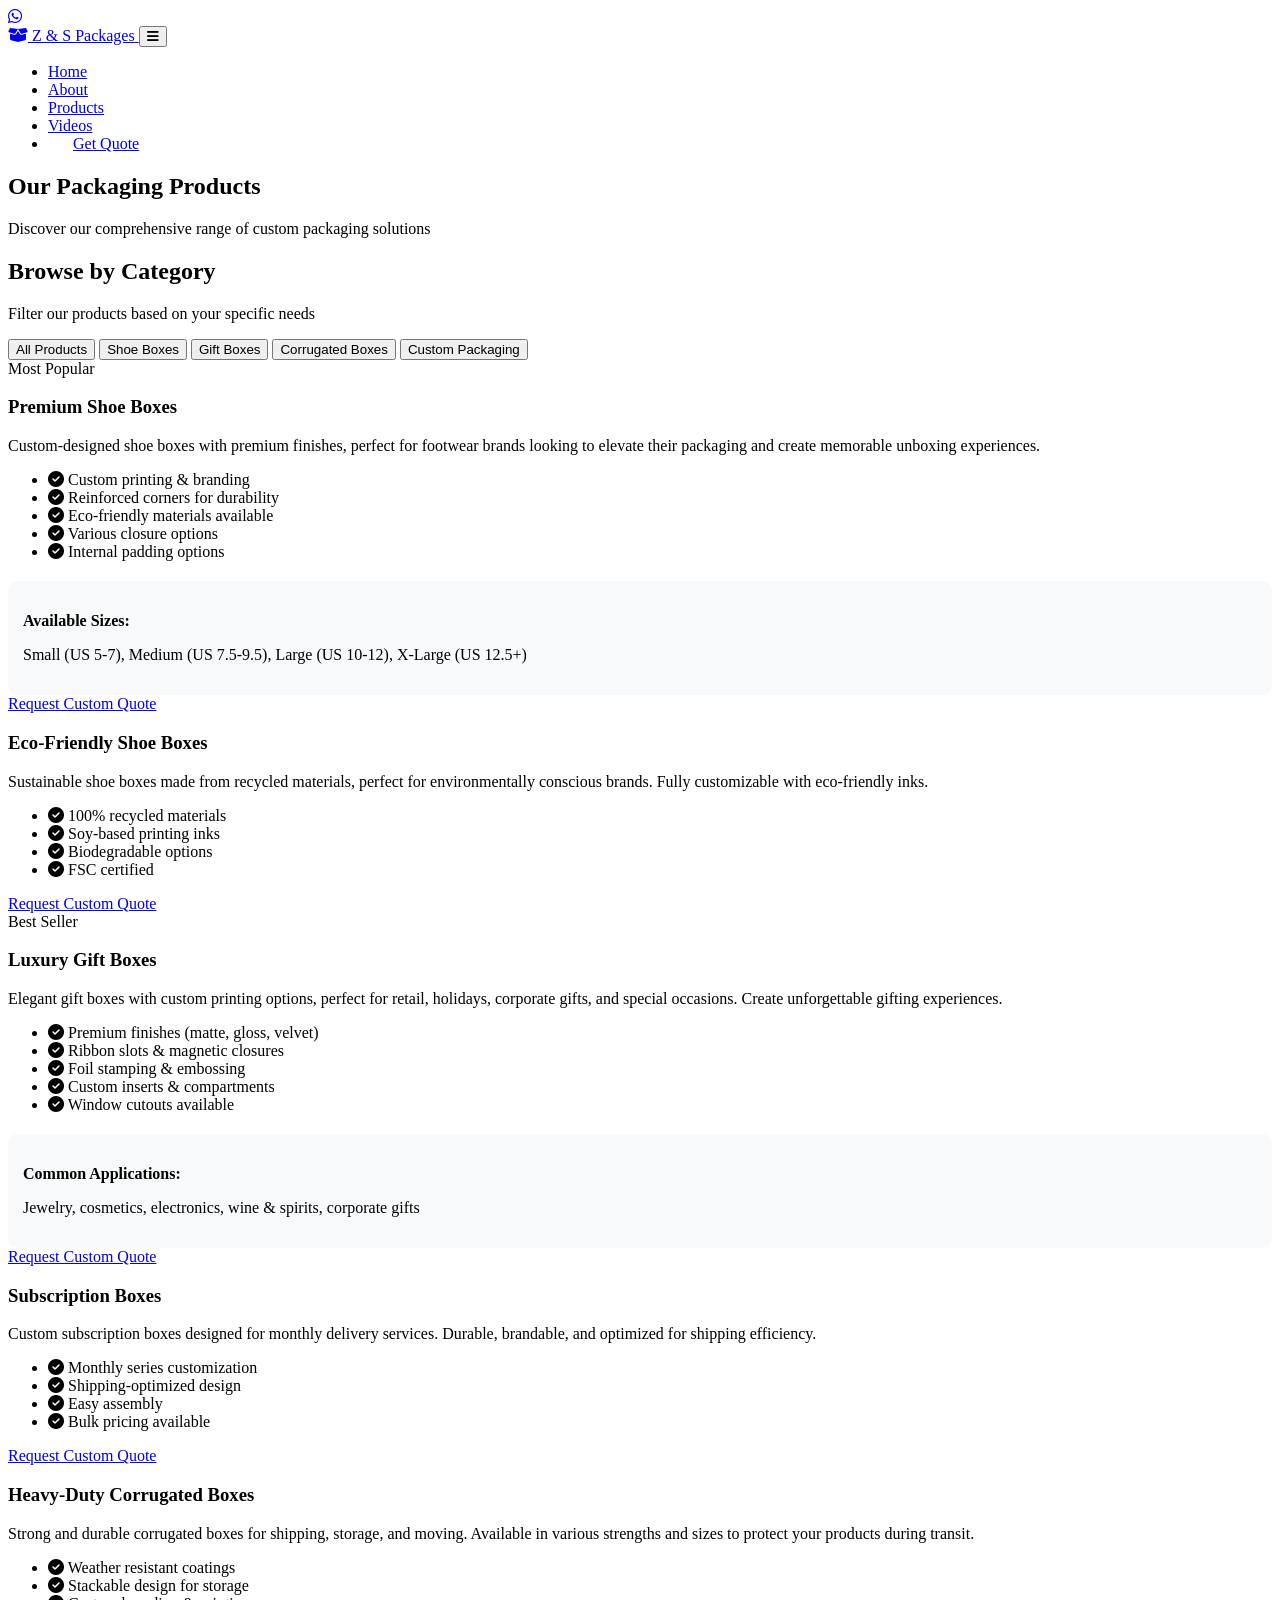
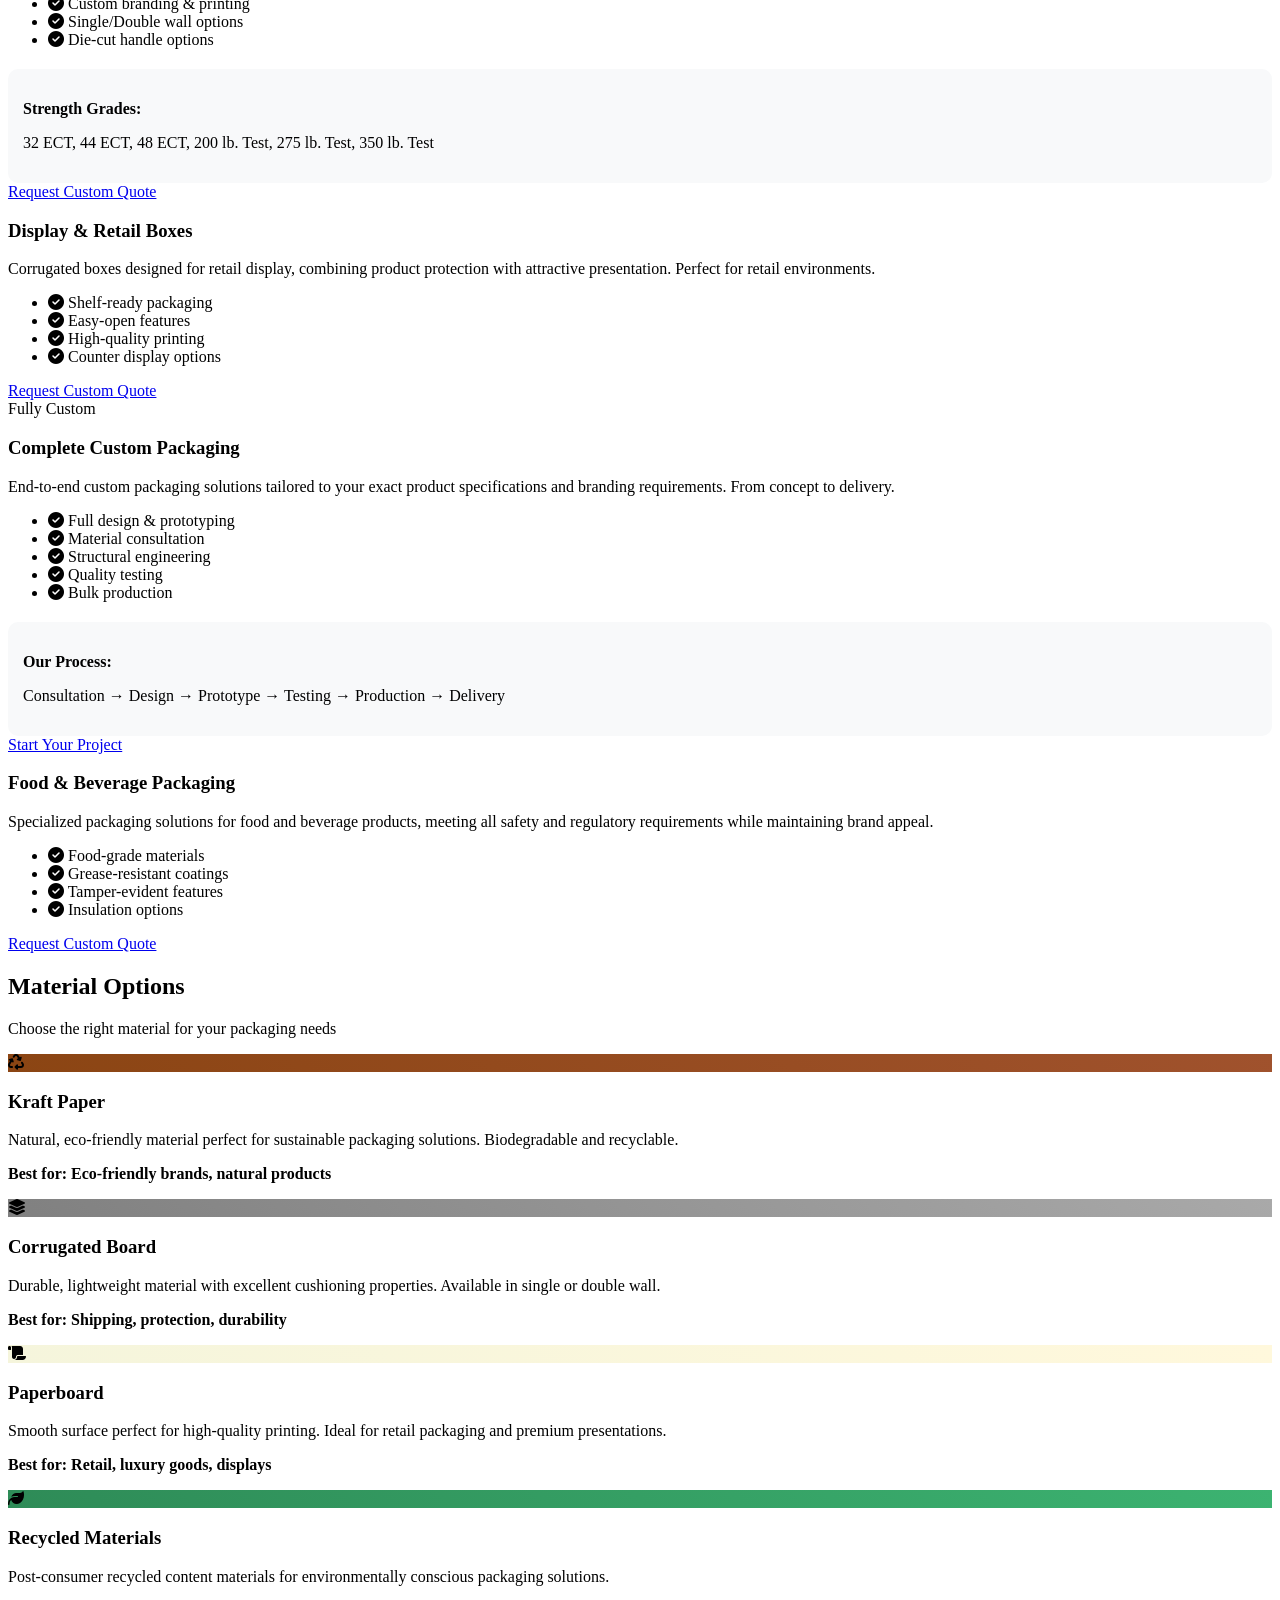
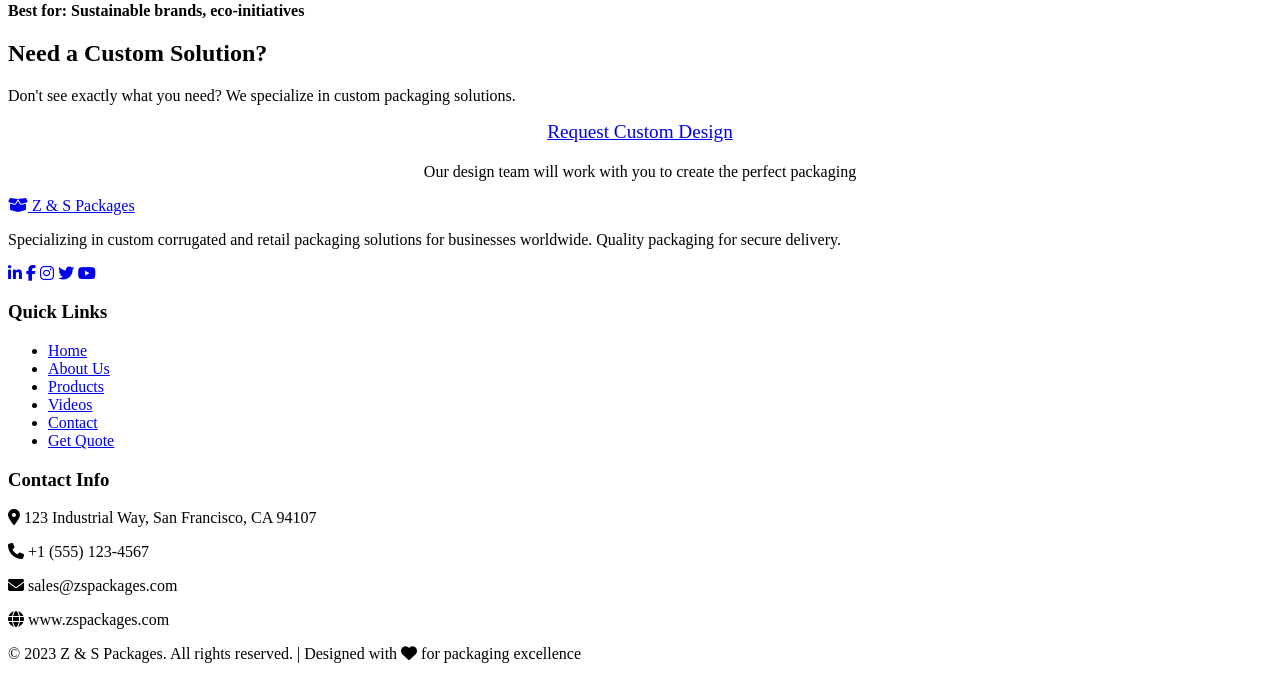
==== products.html @ 065b596c "Add files via upload" ====
<!doctype html>
<html lang="en">
  <head>
    <meta charset="UTF-8" />
    <meta name="viewport" content="width=device-width, initial-scale=1.0" />
    <title>Our Products | Z & S Packages</title>
    <link
      rel="stylesheet"
      href="https://cdnjs.cloudflare.com/ajax/libs/font-awesome/6.4.0/css/all.min.css"
    />
    <link
      href="https://fonts.googleapis.com/css2?family=Poppins:wght@300;400;500;600;700;800&family=Montserrat:wght@700;800;900&display=swap"
      rel="stylesheet"
    />
    <link rel="stylesheet" href="css/style.css" />
  </head>
  <body>
    <!-- WhatsApp Button -->
    <a href="https://wa.me/1234567890" class="whatsapp-btn" target="_blank">
      <i class="fab fa-whatsapp"></i>
    </a>

    <!-- Header -->
    <header id="header">
      <div class="container header-container">
        <a href="index.html" class="logo">
          <i class="fas fa-box-open logo-icon"></i>
          Z & S <span>Packages</span>
        </a>
        <button class="mobile-menu-btn" id="mobileMenuBtn">
          <i class="fas fa-bars"></i>
        </button>
        <nav>
          <ul id="navMenu">
            <li><a href="index.html">Home</a></li>
            <li><a href="about.html">About</a></li>
            <li><a href="products.html" class="active">Products</a></li>
            <li><a href="videos.html">Videos</a></li>
            <li>
              <a
                href="contact.html"
                class="btn btn-accent"
                style="padding: 10px 25px"
                >Get Quote</a
              >
            </li>
          </ul>
        </nav>
      </div>
    </header>

    <!-- Page Header -->
    <section class="page-header">
      <div class="container">
        <h1 class="fade-in">Our Packaging Products</h1>
        <p class="fade-in">
          Discover our comprehensive range of custom packaging solutions
        </p>
      </div>
    </section>

    <!-- Product Filter -->
    <section class="section-padding">
      <div class="container">
        <div class="section-title fade-in">
          <h2>Browse by Category</h2>
          <p>Filter our products based on your specific needs</p>
        </div>

        <div class="filter-buttons fade-in">
          <button class="filter-btn active" data-filter="all">
            All Products
          </button>
          <button class="filter-btn" data-filter="shoe-boxes">
            Shoe Boxes
          </button>
          <button class="filter-btn" data-filter="gift-boxes">
            Gift Boxes
          </button>
          <button class="filter-btn" data-filter="corrugated-boxes">
            Corrugated Boxes
          </button>
          <button class="filter-btn" data-filter="custom">
            Custom Packaging
          </button>
        </div>

        <div class="products-grid">
          <!-- Shoe Boxes -->
          <div
            class="product-card fade-in"
            data-category="shoe-boxes"
            id="shoe-boxes"
          >
            <div
              class="product-img"
              style="
                background-image: url(&quot;https://images.unsplash.com/photo-1556742049-0cfed4f6a45d?ixlib=rb-4.0.3&ixid=M3wxMjA3fDB8MHxwaG90by1wYWdlfHx8fGVufDB8fHx8fA%3D%3D&auto=format&fit=crop&w=1170&q=80&quot;);
              "
            ></div>
            <div class="product-badge">Most Popular</div>
            <div class="product-content">
              <h3>Premium Shoe Boxes</h3>
              <p>
                Custom-designed shoe boxes with premium finishes, perfect for
                footwear brands looking to elevate their packaging and create
                memorable unboxing experiences.
              </p>
              <ul class="product-features">
                <li>
                  <i class="fas fa-check-circle"></i> Custom printing & branding
                </li>
                <li>
                  <i class="fas fa-check-circle"></i> Reinforced corners for
                  durability
                </li>
                <li>
                  <i class="fas fa-check-circle"></i> Eco-friendly materials
                  available
                </li>
                <li>
                  <i class="fas fa-check-circle"></i> Various closure options
                </li>
                <li>
                  <i class="fas fa-check-circle"></i> Internal padding options
                </li>
              </ul>
              <div
                style="
                  margin-top: 20px;
                  padding: 15px;
                  background: #f8f9fa;
                  border-radius: 10px;
                "
              >
                <p style="margin-bottom: 10px; font-weight: 600">
                  Available Sizes:
                </p>
                <p>
                  Small (US 5-7), Medium (US 7.5-9.5), Large (US 10-12), X-Large
                  (US 12.5+)
                </p>
              </div>
              <a
                href="contact.html"
                class="btn btn-primary"
                style="width: 100%; margin-top: 20px"
                >Request Custom Quote</a
              >
            </div>
          </div>

          <div class="product-card fade-in" data-category="shoe-boxes">
            <div
              class="product-img"
              style="
                background-image: url(&quot;https://images.unsplash.com/photo-1549298916-b41d501d3772?ixlib=rb-4.0.3&ixid=M3wxMjA3fDB8MHxwaG90by1wYWdlfHx8fGVufDB8fHx8fA%3D%3D&auto=format&fit=crop&w=1112&q=80&quot;);
              "
            ></div>
            <div class="product-content">
              <h3>Eco-Friendly Shoe Boxes</h3>
              <p>
                Sustainable shoe boxes made from recycled materials, perfect for
                environmentally conscious brands. Fully customizable with
                eco-friendly inks.
              </p>
              <ul class="product-features">
                <li>
                  <i class="fas fa-check-circle"></i> 100% recycled materials
                </li>
                <li>
                  <i class="fas fa-check-circle"></i> Soy-based printing inks
                </li>
                <li>
                  <i class="fas fa-check-circle"></i> Biodegradable options
                </li>
                <li><i class="fas fa-check-circle"></i> FSC certified</li>
              </ul>
              <a
                href="contact.html"
                class="btn btn-primary"
                style="width: 100%; margin-top: 20px"
                >Request Custom Quote</a
              >
            </div>
          </div>

          <!-- Gift Boxes -->
          <div
            class="product-card fade-in"
            data-category="gift-boxes"
            id="gift-boxes"
          >
            <div
              class="product-img"
              style="
                background-image: url(&quot;https://images.unsplash.com/photo-1598300042247-d088f8ab3a91?ixlib=rb-4.0.3&ixid=M3wxMjA3fDB8MHxwaG90by1wYWdlfHx8fGVufDB8fHx8fA%3D%3D&auto=format&fit=crop&w=1331&q=80&quot;);
              "
            ></div>
            <div class="product-badge">Best Seller</div>
            <div class="product-content">
              <h3>Luxury Gift Boxes</h3>
              <p>
                Elegant gift boxes with custom printing options, perfect for
                retail, holidays, corporate gifts, and special occasions. Create
                unforgettable gifting experiences.
              </p>
              <ul class="product-features">
                <li>
                  <i class="fas fa-check-circle"></i> Premium finishes (matte,
                  gloss, velvet)
                </li>
                <li>
                  <i class="fas fa-check-circle"></i> Ribbon slots & magnetic
                  closures
                </li>
                <li>
                  <i class="fas fa-check-circle"></i> Foil stamping & embossing
                </li>
                <li>
                  <i class="fas fa-check-circle"></i> Custom inserts &
                  compartments
                </li>
                <li>
                  <i class="fas fa-check-circle"></i> Window cutouts available
                </li>
              </ul>
              <div
                style="
                  margin-top: 20px;
                  padding: 15px;
                  background: #f8f9fa;
                  border-radius: 10px;
                "
              >
                <p style="margin-bottom: 10px; font-weight: 600">
                  Common Applications:
                </p>
                <p>
                  Jewelry, cosmetics, electronics, wine & spirits, corporate
                  gifts
                </p>
              </div>
              <a
                href="contact.html"
                class="btn btn-primary"
                style="width: 100%; margin-top: 20px"
                >Request Custom Quote</a
              >
            </div>
          </div>

          <div class="product-card fade-in" data-category="gift-boxes">
            <div
              class="product-img"
              style="
                background-image: url(&quot;https://images.unsplash.com/photo-1513475382585-d06e58bcb0e0?ixlib=rb-4.0.3&ixid=M3wxMjA3fDB8MHxwaG90by1wYWdlfHx8fGVufDB8fHx8fA%3D%3D&auto=format&fit=crop&w=1170&q=80&quot;);
              "
            ></div>
            <div class="product-content">
              <h3>Subscription Boxes</h3>
              <p>
                Custom subscription boxes designed for monthly delivery
                services. Durable, brandable, and optimized for shipping
                efficiency.
              </p>
              <ul class="product-features">
                <li>
                  <i class="fas fa-check-circle"></i> Monthly series
                  customization
                </li>
                <li>
                  <i class="fas fa-check-circle"></i> Shipping-optimized design
                </li>
                <li><i class="fas fa-check-circle"></i> Easy assembly</li>
                <li>
                  <i class="fas fa-check-circle"></i> Bulk pricing available
                </li>
              </ul>
              <a
                href="contact.html"
                class="btn btn-primary"
                style="width: 100%; margin-top: 20px"
                >Request Custom Quote</a
              >
            </div>
          </div>

          <!-- Corrugated Boxes -->
          <div
            class="product-card fade-in"
            data-category="corrugated-boxes"
            id="corrugated-boxes"
          >
            <div
              class="product-img"
              style="
                background-image: url(&quot;https://images.unsplash.com/photo-1607082350899-7e105aa886ae?ixlib=rb-4.0.3&ixid=M3wxMjA3fDB8MHxwaG90by1wYWdlfHx8fGVufDB8fHx8fA%3D%3D&auto=format&fit=crop&w=1178&q=80&quot;);
              "
            ></div>
            <div class="product-content">
              <h3>Heavy-Duty Corrugated Boxes</h3>
              <p>
                Strong and durable corrugated boxes for shipping, storage, and
                moving. Available in various strengths and sizes to protect your
                products during transit.
              </p>
              <ul class="product-features">
                <li>
                  <i class="fas fa-check-circle"></i> Weather resistant coatings
                </li>
                <li>
                  <i class="fas fa-check-circle"></i> Stackable design for
                  storage
                </li>
                <li>
                  <i class="fas fa-check-circle"></i> Custom branding & printing
                </li>
                <li>
                  <i class="fas fa-check-circle"></i> Single/Double wall options
                </li>
                <li>
                  <i class="fas fa-check-circle"></i> Die-cut handle options
                </li>
              </ul>
              <div
                style="
                  margin-top: 20px;
                  padding: 15px;
                  background: #f8f9fa;
                  border-radius: 10px;
                "
              >
                <p style="margin-bottom: 10px; font-weight: 600">
                  Strength Grades:
                </p>
                <p>
                  32 ECT, 44 ECT, 48 ECT, 200 lb. Test, 275 lb. Test, 350 lb.
                  Test
                </p>
              </div>
              <a
                href="contact.html"
                class="btn btn-primary"
                style="width: 100%; margin-top: 20px"
                >Request Custom Quote</a
              >
            </div>
          </div>

          <div class="product-card fade-in" data-category="corrugated-boxes">
            <div
              class="product-img"
              style="
                background-image: url(&quot;https://images.unsplash.com/photo-1604061986761-d9dccd0c991c?ixlib=rb-4.0.3&ixid=M3wxMjA3fDB8MHxwaG90by1wYWdlfHx8fGVufDB8fHx8fA%3D%3D&auto=format&fit=crop&w=1074&q=80&quot;);
              "
            ></div>
            <div class="product-content">
              <h3>Display & Retail Boxes</h3>
              <p>
                Corrugated boxes designed for retail display, combining product
                protection with attractive presentation. Perfect for retail
                environments.
              </p>
              <ul class="product-features">
                <li>
                  <i class="fas fa-check-circle"></i> Shelf-ready packaging
                </li>
                <li><i class="fas fa-check-circle"></i> Easy-open features</li>
                <li>
                  <i class="fas fa-check-circle"></i> High-quality printing
                </li>
                <li>
                  <i class="fas fa-check-circle"></i> Counter display options
                </li>
              </ul>
              <a
                href="contact.html"
                class="btn btn-primary"
                style="width: 100%; margin-top: 20px"
                >Request Custom Quote</a
              >
            </div>
          </div>

          <!-- Custom Packaging -->
          <div
            class="product-card fade-in"
            data-category="custom"
            id="custom-packaging"
          >
            <div
              class="product-img"
              style="
                background-image: url(&quot;https://images.unsplash.com/photo-1556656793-08538906a9f8?ixlib=rb-4.0.3&ixid=M3wxMjA3fDB8MHxwaG90by1wYWdlfHx8fGVufDB8fHx8fA%3D%3D&auto=format&fit=crop&w=1170&q=80&quot;);
              "
            ></div>
            <div class="product-badge">Fully Custom</div>
            <div class="product-content">
              <h3>Complete Custom Packaging</h3>
              <p>
                End-to-end custom packaging solutions tailored to your exact
                product specifications and branding requirements. From concept
                to delivery.
              </p>
              <ul class="product-features">
                <li>
                  <i class="fas fa-check-circle"></i> Full design & prototyping
                </li>
                <li>
                  <i class="fas fa-check-circle"></i> Material consultation
                </li>
                <li>
                  <i class="fas fa-check-circle"></i> Structural engineering
                </li>
                <li><i class="fas fa-check-circle"></i> Quality testing</li>
                <li><i class="fas fa-check-circle"></i> Bulk production</li>
              </ul>
              <div
                style="
                  margin-top: 20px;
                  padding: 15px;
                  background: #f8f9fa;
                  border-radius: 10px;
                "
              >
                <p style="margin-bottom: 10px; font-weight: 600">
                  Our Process:
                </p>
                <p>
                  Consultation → Design → Prototype → Testing → Production →
                  Delivery
                </p>
              </div>
              <a
                href="contact.html"
                class="btn btn-primary"
                style="width: 100%; margin-top: 20px"
                >Start Your Project</a
              >
            </div>
          </div>

          <div class="product-card fade-in" data-category="custom">
            <div
              class="product-img"
              style="
                background-image: url(&quot;https://images.unsplash.com/photo-1589939705384-5185137a7f0f?ixlib=rb-4.0.3&ixid=M3wxMjA3fDB8MHxwaG90by1wYWdlfHx8fGVufDB8fHx8fA%3D%3D&auto=format&fit=crop&w=1170&q=80&quot;);
              "
            ></div>
            <div class="product-content">
              <h3>Food & Beverage Packaging</h3>
              <p>
                Specialized packaging solutions for food and beverage products,
                meeting all safety and regulatory requirements while maintaining
                brand appeal.
              </p>
              <ul class="product-features">
                <li>
                  <i class="fas fa-check-circle"></i> Food-grade materials
                </li>
                <li>
                  <i class="fas fa-check-circle"></i> Grease-resistant coatings
                </li>
                <li>
                  <i class="fas fa-check-circle"></i> Tamper-evident features
                </li>
                <li><i class="fas fa-check-circle"></i> Insulation options</li>
              </ul>
              <a
                href="contact.html"
                class="btn btn-primary"
                style="width: 100%; margin-top: 20px"
                >Request Custom Quote</a
              >
            </div>
          </div>
        </div>
      </div>
    </section>

    <!-- Material Guide -->
    <section class="section-padding strengths">
      <div class="container">
        <div class="section-title fade-in">
          <h2>Material Options</h2>
          <p>Choose the right material for your packaging needs</p>
        </div>

        <div class="strengths-grid">
          <div class="strength-card fade-in">
            <div
              class="strength-icon"
              style="background: linear-gradient(45deg, #8b4513, #a0522d)"
            >
              <i class="fas fa-recycle"></i>
            </div>
            <h3>Kraft Paper</h3>
            <p>
              Natural, eco-friendly material perfect for sustainable packaging
              solutions. Biodegradable and recyclable.
            </p>
            <p style="margin-top: 15px; font-weight: 600">
              Best for: Eco-friendly brands, natural products
            </p>
          </div>
          <div class="strength-card fade-in">
            <div
              class="strength-icon"
              style="background: linear-gradient(45deg, #808080, #a9a9a9)"
            >
              <i class="fas fa-layer-group"></i>
            </div>
            <h3>Corrugated Board</h3>
            <p>
              Durable, lightweight material with excellent cushioning
              properties. Available in single or double wall.
            </p>
            <p style="margin-top: 15px; font-weight: 600">
              Best for: Shipping, protection, durability
            </p>
          </div>
          <div class="strength-card fade-in">
            <div
              class="strength-icon"
              style="background: linear-gradient(45deg, #f5f5dc, #fff8dc)"
            >
              <i class="fas fa-scroll"></i>
            </div>
            <h3>Paperboard</h3>
            <p>
              Smooth surface perfect for high-quality printing. Ideal for retail
              packaging and premium presentations.
            </p>
            <p style="margin-top: 15px; font-weight: 600">
              Best for: Retail, luxury goods, displays
            </p>
          </div>
          <div class="strength-card fade-in">
            <div
              class="strength-icon"
              style="background: linear-gradient(45deg, #2e8b57, #3cb371)"
            >
              <i class="fas fa-leaf"></i>
            </div>
            <h3>Recycled Materials</h3>
            <p>
              Post-consumer recycled content materials for environmentally
              conscious packaging solutions.
            </p>
            <p style="margin-top: 15px; font-weight: 600">
              Best for: Sustainable brands, eco-initiatives
            </p>
          </div>
        </div>
      </div>
    </section>

    <!-- CTA Section -->
    <section class="section-padding">
      <div class="container">
        <div class="section-title fade-in">
          <h2>Need a Custom Solution?</h2>
          <p>
            Don't see exactly what you need? We specialize in custom packaging
            solutions.
          </p>
        </div>
        <div style="text-align: center">
          <a
            href="contact.html"
            class="btn btn-primary"
            style="font-size: 1.2rem; padding: 18px 40px"
            >Request Custom Design</a
          >
          <p style="margin-top: 20px; color: var(--text-light)">
            Our design team will work with you to create the perfect packaging
          </p>
        </div>
      </div>
    </section>

    <!-- Footer -->
    <footer>
      <div class="container">
        <div class="footer-container">
          <div class="footer-about fade-in">
            <a href="index.html" class="footer-logo">
              <i class="fas fa-box-open logo-icon"></i>
              Z & S <span>Packages</span>
            </a>
            <p>
              Specializing in custom corrugated and retail packaging solutions
              for businesses worldwide. Quality packaging for secure delivery.
            </p>
            <div class="social-icons">
              <a href="#"><i class="fab fa-linkedin-in"></i></a>
              <a href="#"><i class="fab fa-facebook-f"></i></a>
              <a href="#"><i class="fab fa-instagram"></i></a>
              <a href="#"><i class="fab fa-twitter"></i></a>
              <a href="#"><i class="fab fa-youtube"></i></a>
            </div>
          </div>
          <div class="footer-links fade-in" style="transition-delay: 0.1s">
            <h3>Quick Links</h3>
            <ul>
              <li><a href="index.html">Home</a></li>
              <li><a href="about.html">About Us</a></li>
              <li><a href="products.html">Products</a></li>
              <li><a href="videos.html">Videos</a></li>
              <li><a href="contact.html">Contact</a></li>
              <li><a href="contact.html">Get Quote</a></li>
            </ul>
          </div>
          <div class="footer-contact fade-in" style="transition-delay: 0.2s">
            <h3>Contact Info</h3>
            <p>
              <i class="fas fa-map-marker-alt"></i> 123 Industrial Way, San
              Francisco, CA 94107
            </p>
            <p><i class="fas fa-phone"></i> +1 (555) 123-4567</p>
            <p><i class="fas fa-envelope"></i> sales@zspackages.com</p>
            <p><i class="fas fa-globe"></i> www.zspackages.com</p>
          </div>
        </div>
        <div class="copyright fade-in">
          <p>
            &copy; 2023 Z & S Packages. All rights reserved. | Designed with
            <i class="fas fa-heart" style="color: var(--secondary)"></i> for
            packaging excellence
          </p>
        </div>
      </div>
    </footer>

    <script src="js/main.js"></script>
  </body>
</html>
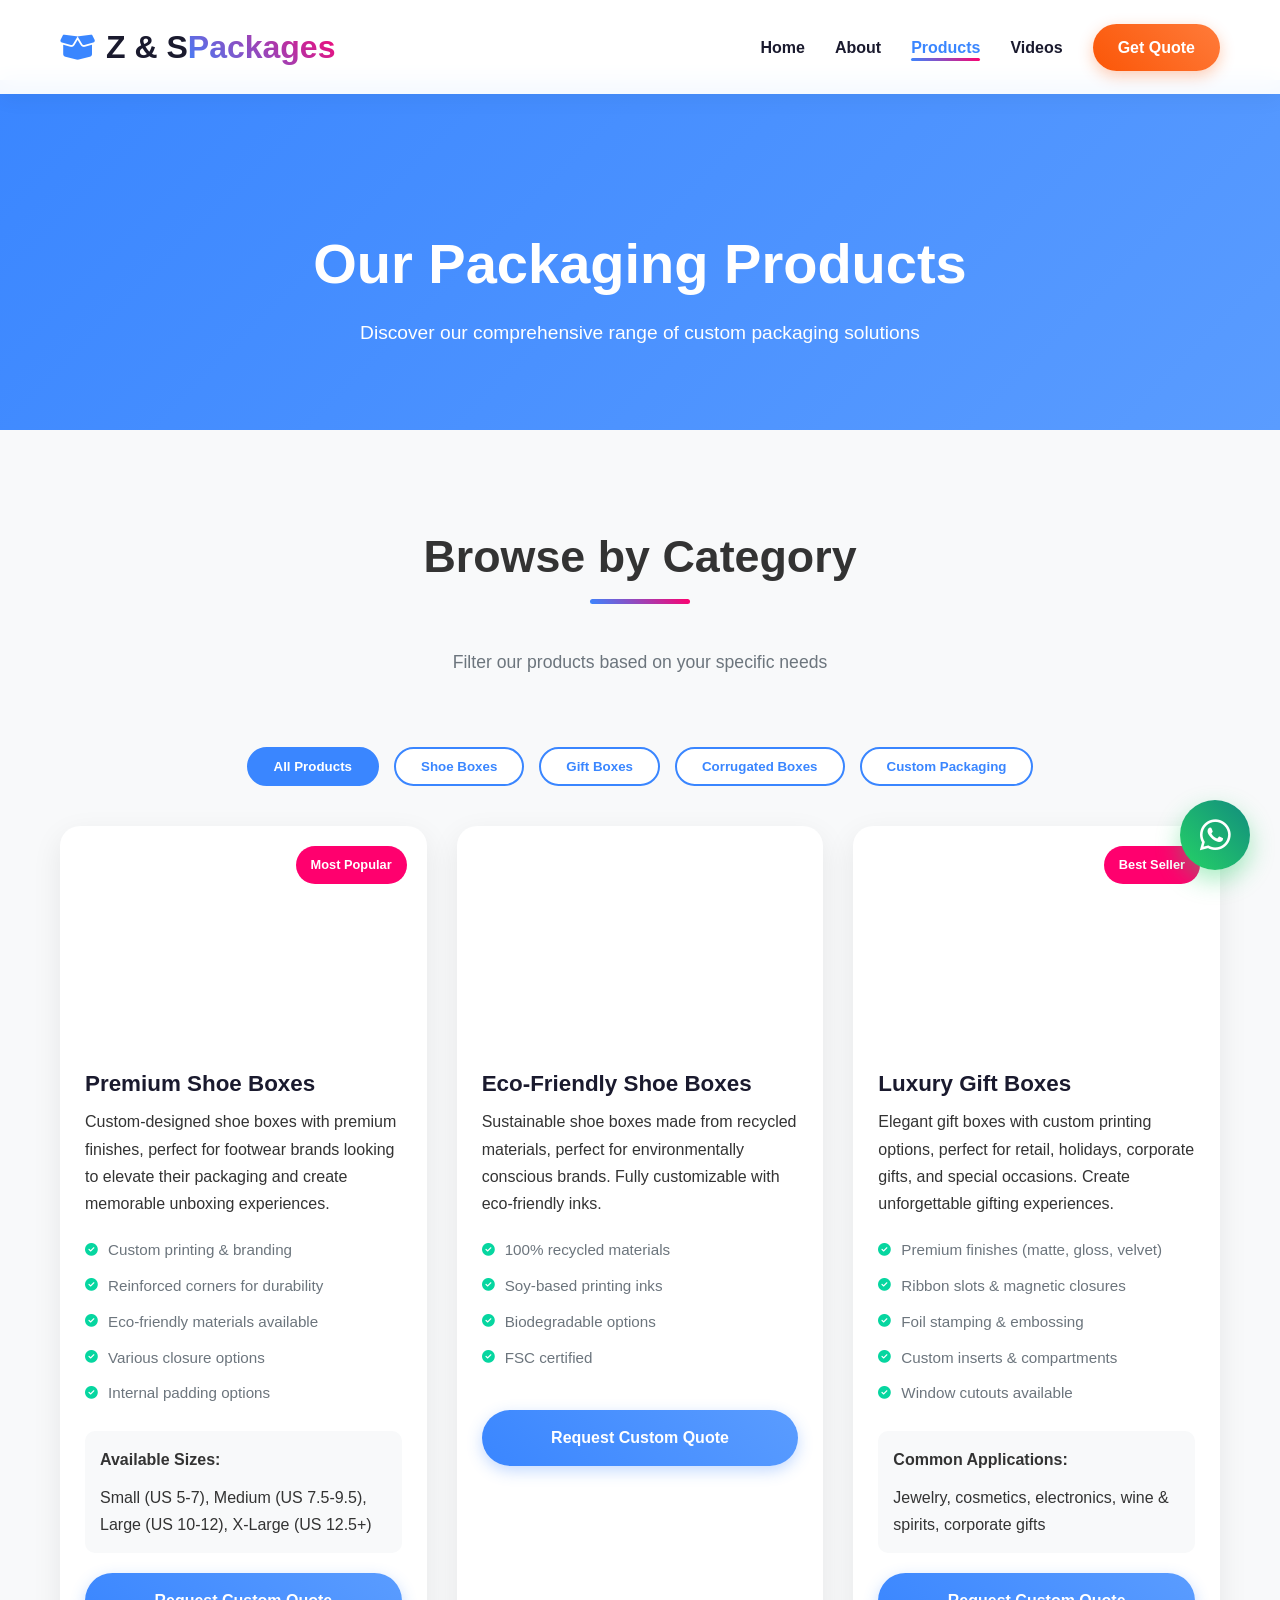
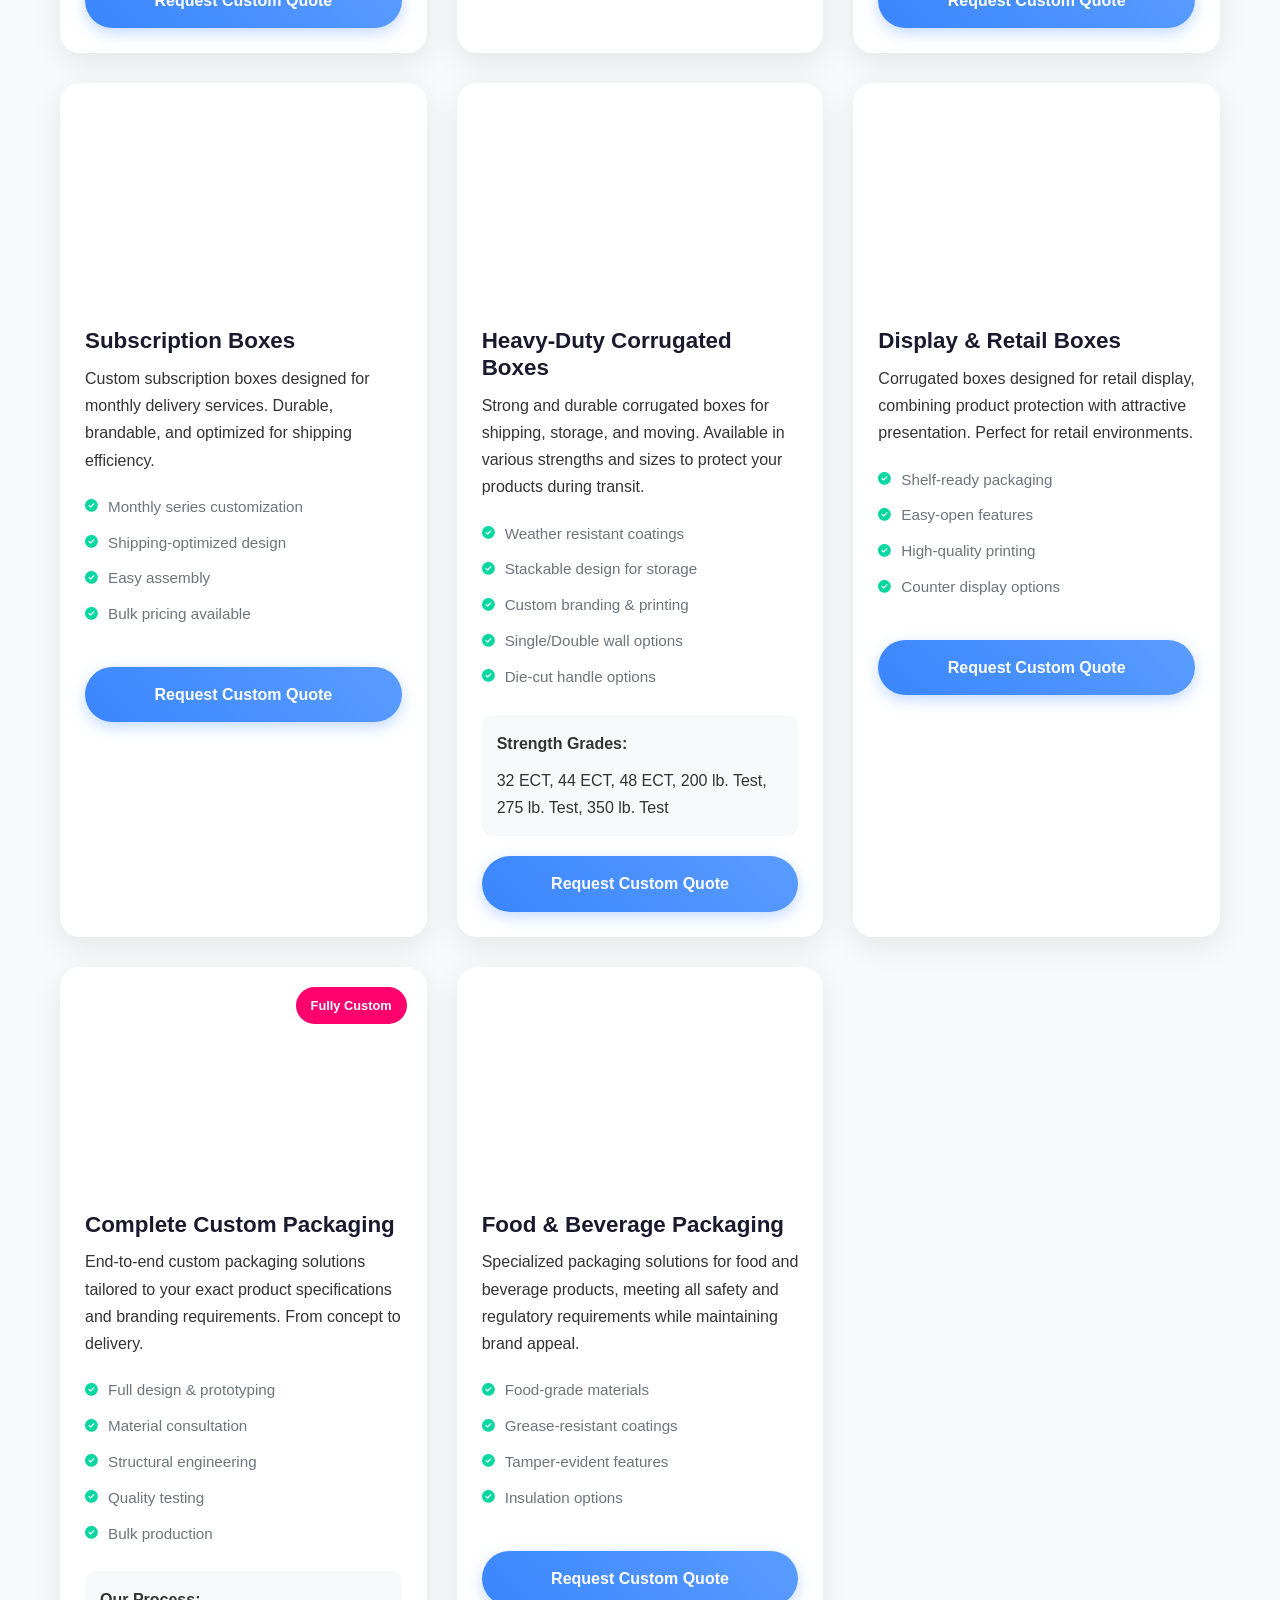
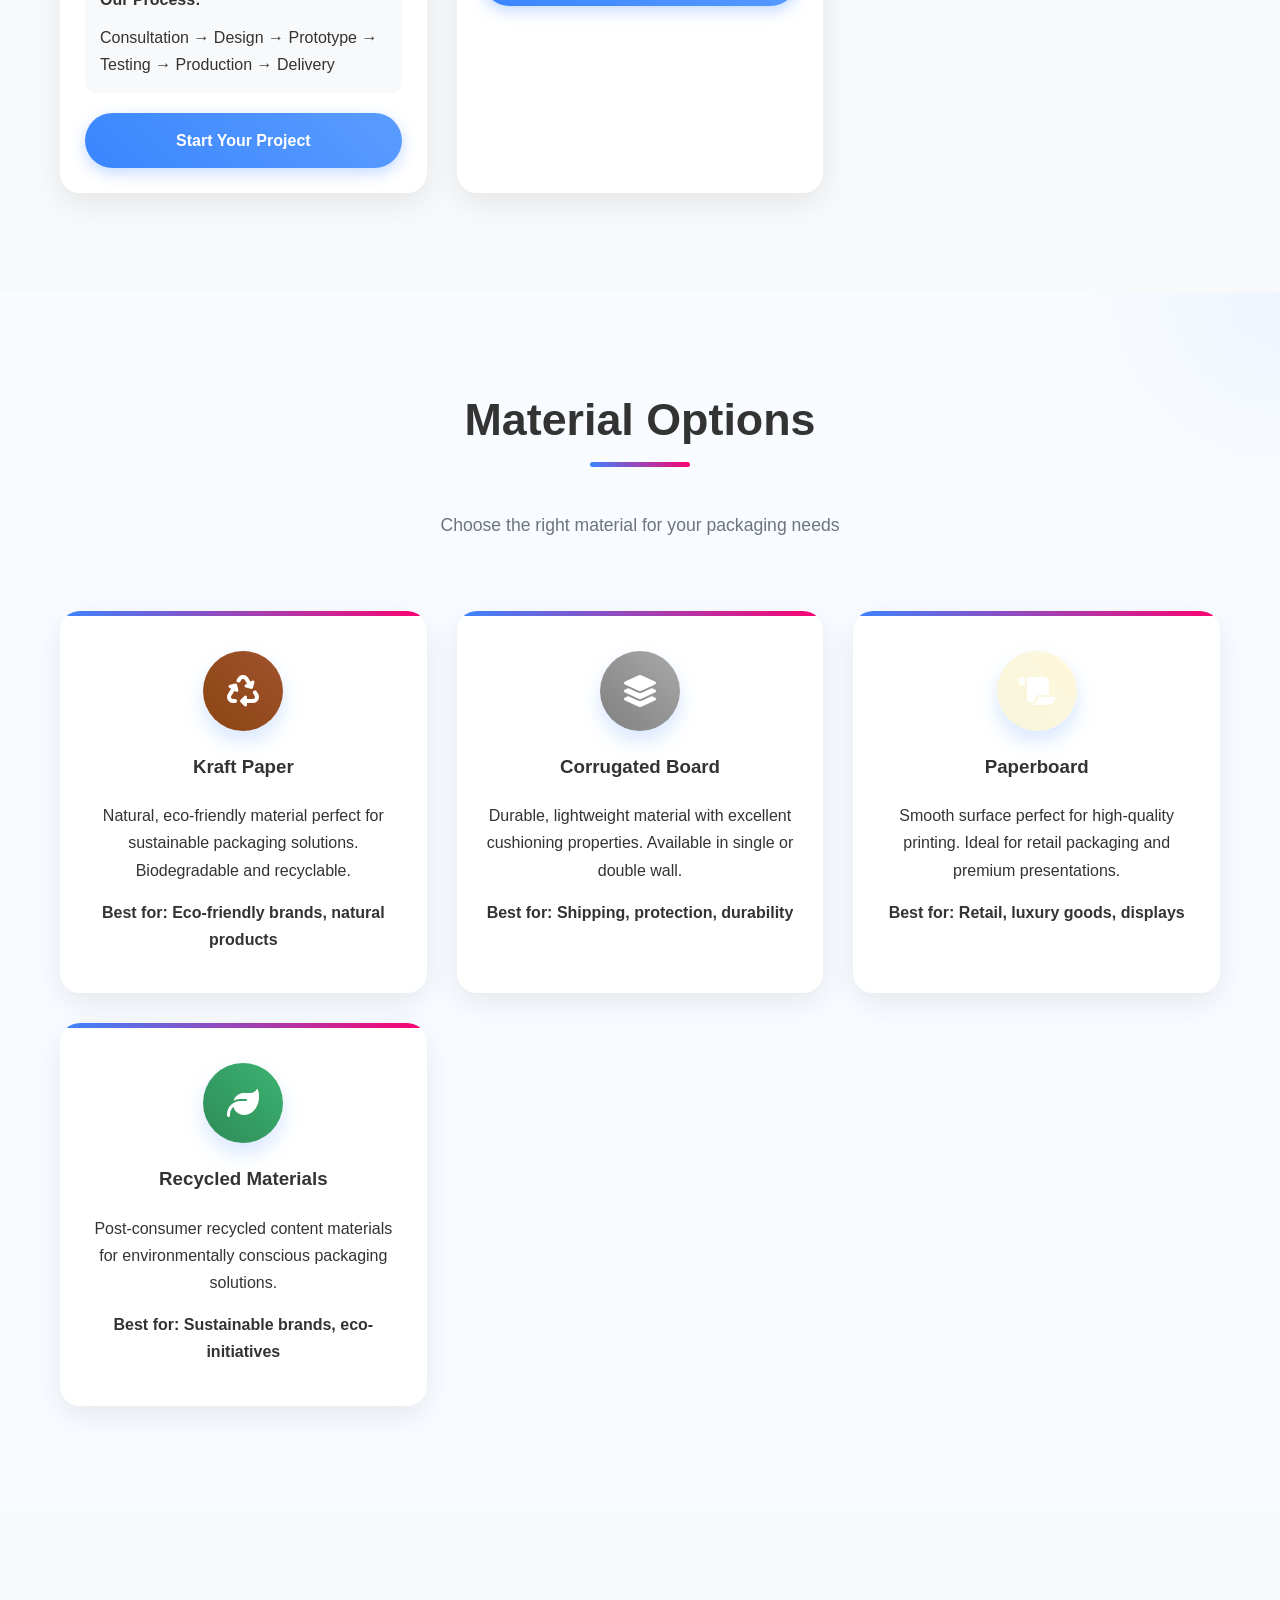
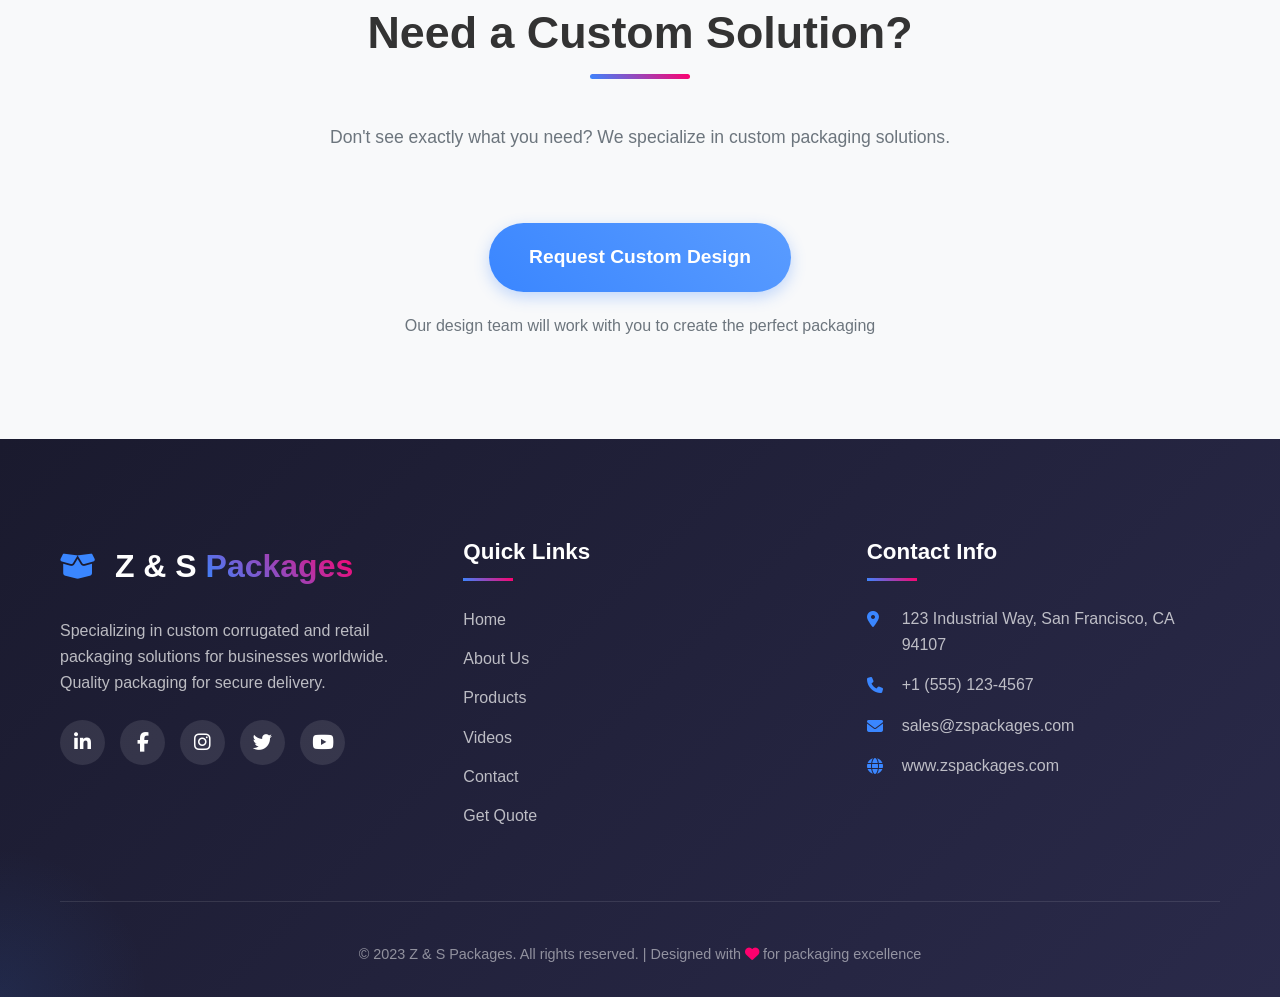
==== commit 288e81b3: "Update products.html" ====
--- a/products.html
+++ b/products.html
@@ -94,9 +94,7 @@
           >
             <div
               class="product-img"
-              style="
-                background-image: url(&quot;https://images.unsplash.com/photo-1556742049-0cfed4f6a45d?ixlib=rb-4.0.3&ixid=M3wxMjA3fDB8MHxwaG90by1wYWdlfHx8fGVufDB8fHx8fA%3D%3D&auto=format&fit=crop&w=1170&q=80&quot;);
-              "
+              style="background-image: url(assets/images/pshoeBox.png)"
             ></div>
             <div class="product-badge">Most Popular</div>
             <div class="product-content">
@@ -153,9 +151,7 @@
           <div class="product-card fade-in" data-category="shoe-boxes">
             <div
               class="product-img"
-              style="
-                background-image: url(&quot;https://images.unsplash.com/photo-1549298916-b41d501d3772?ixlib=rb-4.0.3&ixid=M3wxMjA3fDB8MHxwaG90by1wYWdlfHx8fGVufDB8fHx8fA%3D%3D&auto=format&fit=crop&w=1112&q=80&quot;);
-              "
+              style="background-image: url(assets/images/shoeBox.png)"
             ></div>
             <div class="product-content">
               <h3>Eco-Friendly Shoe Boxes</h3>
@@ -193,9 +189,7 @@
           >
             <div
               class="product-img"
-              style="
-                background-image: url(&quot;https://images.unsplash.com/photo-1598300042247-d088f8ab3a91?ixlib=rb-4.0.3&ixid=M3wxMjA3fDB8MHxwaG90by1wYWdlfHx8fGVufDB8fHx8fA%3D%3D&auto=format&fit=crop&w=1331&q=80&quot;);
-              "
+              style="background-image: url(assets/images/lexuarygitBox.png)"
             ></div>
             <div class="product-badge">Best Seller</div>
             <div class="product-content">
@@ -253,9 +247,7 @@
           <div class="product-card fade-in" data-category="gift-boxes">
             <div
               class="product-img"
-              style="
-                background-image: url(&quot;https://images.unsplash.com/photo-1513475382585-d06e58bcb0e0?ixlib=rb-4.0.3&ixid=M3wxMjA3fDB8MHxwaG90by1wYWdlfHx8fGVufDB8fHx8fA%3D%3D&auto=format&fit=crop&w=1170&q=80&quot;);
-              "
+              style="background-image: url(assets/images/SubscriptionBox.png)"
             ></div>
             <div class="product-content">
               <h3>Subscription Boxes</h3>
@@ -295,7 +287,7 @@
             <div
               class="product-img"
               style="
-                background-image: url(&quot;https://images.unsplash.com/photo-1607082350899-7e105aa886ae?ixlib=rb-4.0.3&ixid=M3wxMjA3fDB8MHxwaG90by1wYWdlfHx8fGVufDB8fHx8fA%3D%3D&auto=format&fit=crop&w=1178&q=80&quot;);
+                background-image: url(assets/images/HeavyDuty\ CorrugatedBox.png);
               "
             ></div>
             <div class="product-content">
@@ -351,9 +343,7 @@
           <div class="product-card fade-in" data-category="corrugated-boxes">
             <div
               class="product-img"
-              style="
-                background-image: url(&quot;https://images.unsplash.com/photo-1604061986761-d9dccd0c991c?ixlib=rb-4.0.3&ixid=M3wxMjA3fDB8MHxwaG90by1wYWdlfHx8fGVufDB8fHx8fA%3D%3D&auto=format&fit=crop&w=1074&q=80&quot;);
-              "
+              style="background-image: url(assets/images/Display&RetailBox.png)"
             ></div>
             <div class="product-content">
               <h3>Display & Retail Boxes</h3>
@@ -392,7 +382,7 @@
             <div
               class="product-img"
               style="
-                background-image: url(&quot;https://images.unsplash.com/photo-1556656793-08538906a9f8?ixlib=rb-4.0.3&ixid=M3wxMjA3fDB8MHxwaG90by1wYWdlfHx8fGVufDB8fHx8fA%3D%3D&auto=format&fit=crop&w=1170&q=80&quot;);
+                background-image: url(assets/images/CompleteCustomPackagingBox.png);
               "
             ></div>
             <div class="product-badge">Fully Custom</div>
@@ -445,7 +435,7 @@
             <div
               class="product-img"
               style="
-                background-image: url(&quot;https://images.unsplash.com/photo-1589939705384-5185137a7f0f?ixlib=rb-4.0.3&ixid=M3wxMjA3fDB8MHxwaG90by1wYWdlfHx8fGVufDB8fHx8fA%3D%3D&auto=format&fit=crop&w=1170&q=80&quot;);
+                background-image: url(assets/images/Food\ &BeveragePackagingBox.png);
               "
             ></div>
             <div class="product-content">
--- a/css/style.css
+++ b/css/style.css
@@ -0,0 +1,2186 @@
+/* ===== Z & S PACKAGES - COMPLETE UNIFIED STYLESHEET ===== */
+
+/* ===== CSS VARIABLES ===== */
+:root {
+    --primary: #3A86FF;
+    --secondary: #FF006E;
+    --accent: #FB5607;
+    --dark: #1A1A2E;
+    --light: #F8F9FA;
+    --success: #06D6A0;
+    --warning: #FFD166;
+    --text: #333333;
+    --text-light: #6C757D;
+    --transition: all 0.4s cubic-bezier(0.175, 0.885, 0.32, 1.1);
+    --shadow: 0 10px 30px rgba(0, 0, 0, 0.08);
+    --shadow-hover: 0 20px 40px rgba(0, 0, 0, 0.15);
+}
+
+/* ===== RESET & BASE STYLES ===== */
+* {
+    margin: 0;
+    padding: 0;
+    box-sizing: border-box;
+}
+
+html {
+    scroll-behavior: smooth;
+    scroll-padding-top: 80px;
+}
+
+body {
+    font-family: 'Poppins', sans-serif;
+    color: var(--text);
+    background-color: var(--light);
+    line-height: 1.7;
+    overflow-x: hidden;
+}
+
+h1, h2, h3, h4 {
+    font-family: 'Montserrat', sans-serif;
+    font-weight: 800;
+    line-height: 1.2;
+    margin-bottom: 1.5rem;
+}
+
+.container {
+    width: 100%;
+    max-width: 1200px;
+    margin: 0 auto;
+    padding: 0 20px;
+}
+
+.section-padding {
+    padding: 100px 0;
+}
+
+/* ===== BUTTONS ===== */
+.btn {
+    display: inline-flex;
+    align-items: center;
+    justify-content: center;
+    padding: 14px 32px;
+    border-radius: 50px;
+    font-weight: 600;
+    text-decoration: none;
+    transition: var(--transition);
+    cursor: pointer;
+    border: none;
+    font-family: 'Poppins', sans-serif;
+    font-size: 1rem;
+    position: relative;
+    overflow: hidden;
+    z-index: 1;
+}
+
+.btn::after {
+    content: '';
+    position: absolute;
+    width: 100%;
+    height: 100%;
+    background: rgba(255, 255, 255, 0.1);
+    top: 0;
+    left: -100%;
+    transition: var(--transition);
+    z-index: -1;
+}
+
+.btn:hover::after {
+    left: 0;
+}
+
+.btn-primary {
+    background: linear-gradient(45deg, var(--primary), #5A9CFF);
+    color: white;
+    box-shadow: 0 5px 15px rgba(58, 134, 255, 0.3);
+}
+
+.btn-primary:hover {
+    transform: translateY(-5px);
+    box-shadow: 0 15px 25px rgba(58, 134, 255, 0.4);
+}
+
+.btn-secondary {
+    background: linear-gradient(45deg, var(--secondary), #FF4D8D);
+    color: white;
+    box-shadow: 0 5px 15px rgba(255, 0, 110, 0.3);
+}
+
+.btn-secondary:hover {
+    transform: translateY(-5px);
+    box-shadow: 0 15px 25px rgba(255, 0, 110, 0.4);
+}
+
+.btn-accent {
+    background: linear-gradient(45deg, var(--accent), #FF7B3A);
+    color: white;
+    box-shadow: 0 5px 15px rgba(251, 86, 7, 0.3);
+}
+
+.btn-accent:hover {
+    transform: translateY(-5px);
+    box-shadow: 0 15px 25px rgba(251, 86, 7, 0.4);
+}
+
+.btn-outline {
+    background: transparent;
+    border: 2px solid var(--primary);
+    color: var(--primary);
+}
+
+.btn-outline:hover {
+    background: var(--primary);
+    color: white;
+    transform: translateY(-5px);
+}
+
+/* ===== HEADER & NAVIGATION ===== */
+header {
+    background-color: rgba(255, 255, 255, 0.95);
+    backdrop-filter: blur(10px);
+    position: fixed;
+    width: 100%;
+    top: 0;
+    z-index: 1000;
+    box-shadow: 0 5px 20px rgba(0, 0, 0, 0.05);
+    transition: var(--transition);
+}
+
+header.scrolled {
+    padding: 5px 0;
+    box-shadow: 0 10px 30px rgba(0, 0, 0, 0.1);
+}
+
+.header-container {
+    display: flex;
+    justify-content: space-between;
+    align-items: center;
+    padding: 20px;
+}
+
+.logo {
+    font-family: 'Montserrat', sans-serif;
+    font-size: 2rem;
+    font-weight: 900;
+    color: var(--dark);
+    text-decoration: none;
+    display: flex;
+    align-items: center;
+}
+
+.logo span {
+    background: linear-gradient(45deg, var(--primary), var(--secondary));
+    -webkit-background-clip: text;
+    -webkit-text-fill-color: transparent;
+    background-clip: text;
+}
+
+.logo-icon {
+    margin-right: 10px;
+    color: var(--primary);
+    font-size: 1.8rem;
+}
+
+nav ul {
+    display: flex;
+    list-style: none;
+    align-items: center;
+}
+
+nav ul li {
+    margin-left: 30px;
+    position: relative;
+}
+
+nav ul li a {
+    color: var(--dark);
+    text-decoration: none;
+    font-weight: 600;
+    transition: var(--transition);
+    padding: 5px 0;
+    position: relative;
+    font-size: 1rem;
+}
+
+nav ul li a::after {
+    content: '';
+    position: absolute;
+    bottom: 0;
+    left: 0;
+    width: 0;
+    height: 3px;
+    background: linear-gradient(45deg, var(--primary), var(--secondary));
+    transition: var(--transition);
+    border-radius: 3px;
+}
+
+nav ul li a:hover {
+    color: var(--primary);
+}
+
+nav ul li a:hover::after,
+nav ul li a.active::after {
+    width: 100%;
+}
+
+nav ul li a.active {
+    color: var(--primary);
+}
+
+nav ul li .btn {
+    padding: 10px 25px;
+    margin-left: 0;
+}
+
+nav ul li .btn::after {
+    display: none;
+}
+
+.mobile-menu-btn {
+    display: none;
+    background: none;
+    border: none;
+    color: var(--dark);
+    font-size: 1.5rem;
+    cursor: pointer;
+    transition: var(--transition);
+}
+
+.mobile-menu-btn:hover {
+    color: var(--primary);
+}
+
+/* ===== HERO SECTION ===== */
+.hero {
+    background: linear-gradient(135deg, rgba(26, 26, 46, 0.9) 0%, rgba(58, 134, 255, 0.2) 100%), 
+                url('https://images.unsplash.com/photo-1607082348824-0a96f2a4b9da?ixlib=rb-4.0.3&auto=format&fit=crop&w=2070&q=80');
+    background-size: cover;
+    background-position: center;
+    background-attachment: fixed;
+    color: white;
+    padding: 180px 0 120px;
+    position: relative;
+    overflow: hidden;
+}
+
+.hero::before {
+    content: '';
+    position: absolute;
+    width: 300px;
+    height: 300px;
+    border-radius: 50%;
+    background: radial-gradient(circle, rgba(255, 0, 110, 0.2) 0%, rgba(255, 0, 110, 0) 70%);
+    top: -150px;
+    right: -150px;
+    animation: float 6s ease-in-out infinite;
+}
+
+.hero::after {
+    content: '';
+    position: absolute;
+    width: 200px;
+    height: 200px;
+    border-radius: 50%;
+    background: radial-gradient(circle, rgba(58, 134, 255, 0.2) 0%, rgba(58, 134, 255, 0) 70%);
+    bottom: -100px;
+    left: -100px;
+    animation: float 8s ease-in-out infinite reverse;
+}
+
+.hero-content {
+    max-width: 800px;
+    position: relative;
+    z-index: 2;
+}
+
+.hero h1 {
+    font-size: 3.8rem;
+    margin-bottom: 20px;
+    line-height: 1.1;
+    text-shadow: 0 5px 15px rgba(0, 0, 0, 0.2);
+    background: linear-gradient(45deg, white, #e0f0ff);
+    -webkit-background-clip: text;
+    -webkit-text-fill-color: transparent;
+    background-clip: text;
+}
+
+.hero p {
+    font-size: 1.3rem;
+    margin-bottom: 40px;
+    color: rgba(255, 255, 255, 0.9);
+    max-width: 600px;
+}
+
+.hero-btns {
+    display: flex;
+    gap: 20px;
+    flex-wrap: wrap;
+}
+
+/* ===== FLOATING SHAPES ===== */
+.floating-shape {
+    position: absolute;
+    border-radius: 50%;
+    opacity: 0.1;
+    z-index: 1;
+}
+
+.shape-1 {
+    width: 80px;
+    height: 80px;
+    background-color: var(--primary);
+    top: 20%;
+    left: 10%;
+    animation: float 15s ease-in-out infinite;
+}
+
+.shape-2 {
+    width: 120px;
+    height: 120px;
+    background-color: var(--secondary);
+    bottom: 30%;
+    right: 15%;
+    animation: float 12s ease-in-out infinite reverse;
+}
+
+.shape-3 {
+    width: 60px;
+    height: 60px;
+    background-color: var(--accent);
+    top: 60%;
+    left: 5%;
+    animation: float 10s ease-in-out infinite;
+}
+
+@keyframes float {
+    0%, 100% {
+        transform: translateY(0) rotate(0deg);
+    }
+    50% {
+        transform: translateY(-30px) rotate(180deg);
+    }
+}
+
+/* ===== SECTION TITLES ===== */
+.section-title {
+    text-align: center;
+    margin-bottom: 70px;
+    position: relative;
+}
+
+.section-title h2 {
+    font-size: 2.8rem;
+    position: relative;
+    display: inline-block;
+    padding-bottom: 20px;
+}
+
+.section-title h2::after {
+    content: '';
+    position: absolute;
+    bottom: 0;
+    left: 50%;
+    transform: translateX(-50%);
+    width: 100px;
+    height: 5px;
+    background: linear-gradient(45deg, var(--primary), var(--secondary));
+    border-radius: 5px;
+}
+
+.section-title p {
+    max-width: 700px;
+    margin: 20px auto 0;
+    color: var(--text-light);
+    font-size: 1.1rem;
+}
+
+/* ===== ABOUT SECTION ===== */
+.about-content {
+    display: grid;
+    grid-template-columns: repeat(auto-fit, minmax(300px, 1fr));
+    gap: 50px;
+    align-items: center;
+}
+
+.about-text h3 {
+    font-size: 2.2rem;
+    margin-bottom: 25px;
+    color: var(--dark);
+}
+
+.highlight {
+    color: var(--primary);
+    position: relative;
+    display: inline-block;
+}
+
+.highlight::after {
+    content: '';
+    position: absolute;
+    bottom: 5px;
+    left: 0;
+    width: 100%;
+    height: 8px;
+    background-color: rgba(58, 134, 255, 0.2);
+    z-index: -1;
+}
+
+.stats {
+    display: flex;
+    justify-content: space-between;
+    margin-top: 40px;
+    flex-wrap: wrap;
+    gap: 20px;
+}
+
+.stat-item {
+    text-align: center;
+    padding: 20px;
+    border-radius: 15px;
+    background: white;
+    box-shadow: var(--shadow);
+    transition: var(--transition);
+    flex: 1;
+    min-width: 150px;
+}
+
+.stat-item:hover {
+    transform: translateY(-10px);
+    box-shadow: var(--shadow-hover);
+}
+
+.stat-number {
+    font-size: 2.5rem;
+    font-weight: 800;
+    color: var(--primary);
+    margin-bottom: 5px;
+}
+
+.stat-label {
+    color: var(--text-light);
+    font-weight: 500;
+}
+
+/* ===== STRENGTHS SECTION ===== */
+.strengths {
+    background-color: #f8fbff;
+    position: relative;
+    overflow: hidden;
+}
+
+.strengths::before {
+    content: '';
+    position: absolute;
+    width: 400px;
+    height: 400px;
+    border-radius: 50%;
+    background: radial-gradient(circle, rgba(58, 134, 255, 0.05) 0%, rgba(58, 134, 255, 0) 70%);
+    top: -200px;
+    right: -200px;
+}
+
+.strengths-grid {
+    display: grid;
+    grid-template-columns: repeat(auto-fit, minmax(280px, 1fr));
+    gap: 30px;
+}
+
+.strength-card {
+    background-color: white;
+    padding: 40px 30px;
+    border-radius: 20px;
+    text-align: center;
+    box-shadow: var(--shadow);
+    transition: var(--transition);
+    position: relative;
+    overflow: hidden;
+    z-index: 1;
+}
+
+.strength-card::before {
+    content: '';
+    position: absolute;
+    top: 0;
+    left: 0;
+    width: 100%;
+    height: 5px;
+    background: linear-gradient(45deg, var(--primary), var(--secondary));
+    z-index: 2;
+}
+
+.strength-card:hover {
+    transform: translateY(-15px);
+    box-shadow: var(--shadow-hover);
+}
+
+.strength-icon {
+    width: 80px;
+    height: 80px;
+    background: linear-gradient(45deg, var(--primary), #5A9CFF);
+    border-radius: 50%;
+    display: flex;
+    align-items: center;
+    justify-content: center;
+    margin: 0 auto 25px;
+    color: white;
+    font-size: 2rem;
+    box-shadow: 0 10px 20px rgba(58, 134, 255, 0.2);
+    transition: var(--transition);
+}
+
+.strength-card:hover .strength-icon {
+    transform: rotateY(180deg) scale(1.1);
+}
+
+/* ===== PRODUCTS GRID ===== */
+.products-grid {
+    display: grid;
+    grid-template-columns: repeat(auto-fill, minmax(280px, 1fr));
+    gap: 30px;
+}
+
+.product-card {
+    background-color: white;
+    border-radius: 20px;
+    overflow: hidden;
+    box-shadow: var(--shadow);
+    transition: var(--transition);
+    position: relative;
+    text-decoration: none;
+    color: inherit;
+    display: block;
+}
+
+.product-card::before {
+    content: '';
+    position: absolute;
+    top: 0;
+    left: 0;
+    width: 100%;
+    height: 100%;
+    background: linear-gradient(45deg, rgba(58, 134, 255, 0), rgba(255, 0, 110, 0));
+    transition: var(--transition);
+    z-index: 1;
+}
+
+.product-card:hover::before {
+    background: linear-gradient(45deg, rgba(58, 134, 255, 0.1), rgba(255, 0, 110, 0.1));
+}
+
+.product-card:hover {
+    transform: translateY(-15px) scale(1.02);
+    box-shadow: var(--shadow-hover);
+}
+
+.product-img {
+    height: 220px;
+    background-size: cover;
+    background-position: center;
+    position: relative;
+    transition: var(--transition);
+}
+
+.product-card:hover .product-img {
+    transform: scale(1.05);
+}
+
+.product-badge {
+    position: absolute;
+    top: 20px;
+    right: 20px;
+    background: var(--secondary);
+    color: white;
+    padding: 8px 15px;
+    border-radius: 50px;
+    font-size: 0.8rem;
+    font-weight: 600;
+    z-index: 2;
+}
+
+.product-content {
+    padding: 25px;
+    position: relative;
+    z-index: 2;
+}
+
+.product-content h3 {
+    font-size: 1.4rem;
+    margin-bottom: 10px;
+    color: var(--dark);
+}
+
+.product-features {
+    list-style: none;
+    margin: 15px 0;
+}
+
+.product-features li {
+    padding: 5px 0;
+    color: var(--text-light);
+    font-size: 0.95rem;
+    display: flex;
+    align-items: center;
+}
+
+.product-features li i {
+    color: var(--success);
+    margin-right: 10px;
+    font-size: 0.8rem;
+}
+
+/* ===== VIDEO SECTION ===== */
+.video-section {
+    background: linear-gradient(135deg, var(--dark) 0%, #2A2A4A 100%);
+    color: white;
+    position: relative;
+    overflow: hidden;
+}
+
+.video-section .section-title h2 {
+    color: white;
+}
+
+.video-section .section-title p {
+    color: rgba(255, 255, 255, 0.8);
+}
+
+.video-container {
+    max-width: 900px;
+    margin: 0 auto;
+    border-radius: 20px;
+    overflow: hidden;
+    box-shadow: 0 20px 50px rgba(0, 0, 0, 0.3);
+    position: relative;
+    transform: perspective(1000px) rotateX(2deg);
+    transition: var(--transition);
+}
+
+.video-container:hover {
+    transform: perspective(1000px) rotateX(0deg);
+}
+
+.video-placeholder {
+    background-color: rgba(0, 0, 0, 0.5);
+    height: 450px;
+    display: flex;
+    flex-direction: column;
+    justify-content: center;
+    align-items: center;
+    color: white;
+    position: relative;
+    overflow: hidden;
+}
+
+.video-placeholder::before {
+    content: '';
+    position: absolute;
+    width: 100%;
+    height: 100%;
+    background: linear-gradient(45deg, rgba(58, 134, 255, 0.2), rgba(255, 0, 110, 0.2));
+    z-index: 1;
+}
+
+.video-placeholder i {
+    font-size: 5rem;
+    margin-bottom: 20px;
+    color: white;
+    z-index: 2;
+    text-shadow: 0 5px 15px rgba(0, 0, 0, 0.3);
+    transition: var(--transition);
+    cursor: pointer;
+}
+
+.video-placeholder i:hover {
+    color: var(--primary);
+    transform: scale(1.1);
+}
+
+.video-placeholder h3 {
+    font-size: 2rem;
+    z-index: 2;
+}
+
+.video-placeholder p {
+    z-index: 2;
+    color: rgba(255, 255, 255, 0.8);
+}
+
+/* ===== VIDEO GALLERY ===== */
+.video-gallery {
+    display: grid;
+    grid-template-columns: repeat(auto-fill, minmax(350px, 1fr));
+    gap: 30px;
+}
+
+.video-item {
+    background: white;
+    border-radius: 20px;
+    overflow: hidden;
+    box-shadow: var(--shadow);
+    transition: var(--transition);
+}
+
+.video-item:hover {
+    transform: translateY(-10px);
+    box-shadow: var(--shadow-hover);
+}
+
+.video-thumbnail {
+    height: 200px;
+    background-size: cover;
+    background-position: center;
+    position: relative;
+}
+
+.video-thumbnail i {
+    position: absolute;
+    top: 50%;
+    left: 50%;
+    transform: translate(-50%, -50%);
+    font-size: 3rem;
+    color: white;
+    text-shadow: 0 5px 15px rgba(0, 0, 0, 0.3);
+    z-index: 2;
+}
+
+.video-item-content {
+    padding: 25px;
+}
+
+.video-duration {
+    color: var(--primary);
+    font-weight: 600;
+    margin-top: 10px;
+}
+
+/* ===== BREADCRUMB ===== */
+.breadcrumb {
+    background: white;
+    padding: 20px 0;
+    margin-top: 80px;
+    box-shadow: 0 2px 10px rgba(0, 0, 0, 0.02);
+}
+
+.breadcrumb ul {
+    display: flex;
+    list-style: none;
+    flex-wrap: wrap;
+}
+
+.breadcrumb ul li {
+    margin-right: 10px;
+    color: var(--text-light);
+}
+
+.breadcrumb ul li a {
+    color: var(--text-light);
+    text-decoration: none;
+    transition: var(--transition);
+}
+
+.breadcrumb ul li a:hover {
+    color: var(--primary);
+}
+
+.breadcrumb ul li:not(:last-child)::after {
+    content: '/';
+    margin-left: 10px;
+    color: var(--text-light);
+}
+
+/* ===== PRODUCT DETAIL PAGE ===== */
+.product-detail {
+    padding: 60px 0;
+}
+
+.product-grid {
+    display: grid;
+    grid-template-columns: 1fr 1fr;
+    gap: 50px;
+    background: white;
+    border-radius: 30px;
+    padding: 40px;
+    box-shadow: var(--shadow);
+}
+
+/* Product Images */
+.product-images {
+    display: flex;
+    gap: 20px;
+}
+
+.thumbnail-list {
+    display: flex;
+    flex-direction: column;
+    gap: 15px;
+    width: 100px;
+}
+
+.thumbnail {
+    width: 100px;
+    height: 100px;
+    border-radius: 15px;
+    overflow: hidden;
+    cursor: pointer;
+    border: 3px solid transparent;
+    transition: var(--transition);
+    box-shadow: var(--shadow);
+}
+
+.thumbnail:hover {
+    transform: translateY(-5px);
+    border-color: var(--primary);
+}
+
+.thumbnail.active {
+    border-color: var(--primary);
+    box-shadow: 0 5px 15px rgba(58, 134, 255, 0.3);
+}
+
+.thumbnail img {
+    width: 100%;
+    height: 100%;
+    object-fit: cover;
+}
+
+.main-image {
+    flex: 1;
+    border-radius: 20px;
+    overflow: hidden;
+    box-shadow: var(--shadow);
+    position: relative;
+    height: 500px;
+}
+
+.main-image img {
+    width: 100%;
+    height: 100%;
+    object-fit: cover;
+    transition: var(--transition);
+}
+
+.main-image:hover img {
+    transform: scale(1.05);
+}
+
+.image-badge {
+    position: absolute;
+    top: 20px;
+    left: 20px;
+    background: var(--secondary);
+    color: white;
+    padding: 8px 20px;
+    border-radius: 50px;
+    font-weight: 600;
+    font-size: 0.9rem;
+    z-index: 2;
+}
+
+/* Product Info */
+.product-info {
+    padding: 20px 0;
+}
+
+.product-category {
+    color: var(--primary);
+    font-weight: 600;
+    text-transform: uppercase;
+    letter-spacing: 1px;
+    font-size: 0.9rem;
+    margin-bottom: 10px;
+}
+
+.product-info h1 {
+    font-size: 2.5rem;
+    margin-bottom: 20px;
+    color: var(--dark);
+}
+
+.product-rating {
+    display: flex;
+    align-items: center;
+    gap: 15px;
+    margin-bottom: 20px;
+}
+
+.stars {
+    color: var(--warning);
+    font-size: 1.1rem;
+}
+
+.reviews {
+    color: var(--text-light);
+    font-size: 0.95rem;
+}
+
+.product-price {
+    margin-bottom: 25px;
+    padding: 20px;
+    background: #f8f9fa;
+    border-radius: 15px;
+}
+
+.price {
+    font-size: 2.5rem;
+    font-weight: 800;
+    color: var(--primary);
+}
+
+.price small {
+    font-size: 1rem;
+    font-weight: 400;
+    color: var(--text-light);
+}
+
+.price-note {
+    color: var(--text-light);
+    font-size: 0.95rem;
+    margin-top: 5px;
+}
+
+.product-description {
+    margin-bottom: 30px;
+}
+
+.product-description p {
+    color: var(--text-light);
+    line-height: 1.8;
+}
+
+/* Size Selection */
+.size-section {
+    margin-bottom: 30px;
+}
+
+.size-section h3 {
+    font-size: 1.1rem;
+    margin-bottom: 15px;
+    display: flex;
+    justify-content: space-between;
+    align-items: center;
+}
+
+.size-guide {
+    color: var(--primary);
+    font-size: 0.9rem;
+    text-decoration: none;
+    font-weight: 500;
+}
+
+.size-options {
+    display: flex;
+    gap: 10px;
+    flex-wrap: wrap;
+}
+
+.size-option {
+    width: 60px;
+    height: 60px;
+    border: 2px solid #e9ecef;
+    border-radius: 10px;
+    display: flex;
+    align-items: center;
+    justify-content: center;
+    font-weight: 600;
+    cursor: pointer;
+    transition: var(--transition);
+}
+
+.size-option:hover {
+    border-color: var(--primary);
+    transform: translateY(-3px);
+}
+
+.size-option.selected {
+    background: var(--primary);
+    color: white;
+    border-color: var(--primary);
+}
+
+/* Color Options */
+.color-section {
+    margin-bottom: 30px;
+}
+
+.color-section h3 {
+    font-size: 1.1rem;
+    margin-bottom: 15px;
+}
+
+.color-options {
+    display: flex;
+    gap: 15px;
+    flex-wrap: wrap;
+}
+
+.color-option {
+    width: 40px;
+    height: 40px;
+    border-radius: 50%;
+    cursor: pointer;
+    transition: var(--transition);
+    border: 2px solid transparent;
+}
+
+.color-option:hover {
+    transform: scale(1.1);
+}
+
+.color-option.selected {
+    border-color: var(--dark);
+    box-shadow: 0 0 0 2px white, 0 0 0 4px var(--primary);
+}
+
+.color-option.kraft {
+    background: #B08968;
+}
+
+.color-option.white {
+    background: #F9FAFB;
+    border: 1px solid #e9ecef;
+}
+
+.color-option.black {
+    background: #1A1A2E;
+}
+
+.color-option.gold {
+    background: #D4AF37;
+}
+
+/* Quantity Selector */
+.quantity-section {
+    margin-bottom: 30px;
+}
+
+.quantity-section h3 {
+    font-size: 1.1rem;
+    margin-bottom: 15px;
+}
+
+.quantity-selector {
+    display: flex;
+    align-items: center;
+    gap: 10px;
+    flex-wrap: wrap;
+}
+
+.quantity-btn {
+    width: 50px;
+    height: 50px;
+    border: 2px solid #e9ecef;
+    border-radius: 10px;
+    background: white;
+    font-size: 1.5rem;
+    font-weight: 600;
+    color: var(--dark);
+    cursor: pointer;
+    transition: var(--transition);
+    display: flex;
+    align-items: center;
+    justify-content: center;
+}
+
+.quantity-btn:hover {
+    background: var(--primary);
+    color: white;
+    border-color: var(--primary);
+}
+
+.quantity-input {
+    width: 80px;
+    height: 50px;
+    border: 2px solid #e9ecef;
+    border-radius: 10px;
+    text-align: center;
+    font-size: 1.2rem;
+    font-weight: 600;
+    font-family: 'Poppins', sans-serif;
+}
+
+.quantity-input:focus {
+    outline: none;
+    border-color: var(--primary);
+}
+
+/* Action Buttons */
+.product-actions {
+    display: flex;
+    gap: 15px;
+    margin-bottom: 30px;
+    flex-wrap: wrap;
+}
+
+.product-actions .btn {
+    flex: 1;
+    min-width: 200px;
+}
+
+.wishlist-btn {
+    width: 60px;
+    height: 60px;
+    border: 2px solid #e9ecef;
+    border-radius: 10px;
+    background: white;
+    color: var(--secondary);
+    font-size: 1.3rem;
+    cursor: pointer;
+    transition: var(--transition);
+    display: flex;
+    align-items: center;
+    justify-content: center;
+}
+
+.wishlist-btn:hover {
+    background: var(--secondary);
+    color: white;
+    border-color: var(--secondary);
+    transform: translateY(-5px);
+}
+
+/* Additional Info */
+.additional-info {
+    margin-top: 30px;
+    padding-top: 30px;
+    border-top: 1px solid #e9ecef;
+}
+
+.info-item {
+    display: flex;
+    align-items: center;
+    margin-bottom: 15px;
+    flex-wrap: wrap;
+}
+
+.info-item i {
+    width: 30px;
+    color: var(--success);
+    font-size: 1.2rem;
+}
+
+.info-item span {
+    color: var(--text-light);
+    flex: 1;
+}
+
+.info-item strong {
+    color: var(--dark);
+    margin-right: 5px;
+}
+
+/* Tabs Section */
+.product-tabs {
+    margin-top: 60px;
+    background: white;
+    border-radius: 30px;
+    padding: 40px;
+    box-shadow: var(--shadow);
+}
+
+.tab-headers {
+    display: flex;
+    gap: 30px;
+    border-bottom: 2px solid #e9ecef;
+    margin-bottom: 30px;
+    flex-wrap: wrap;
+}
+
+.tab-header {
+    padding: 15px 0;
+    font-weight: 600;
+    color: var(--text-light);
+    cursor: pointer;
+    position: relative;
+    transition: var(--transition);
+}
+
+.tab-header::after {
+    content: '';
+    position: absolute;
+    bottom: -2px;
+    left: 0;
+    width: 0;
+    height: 3px;
+    background: linear-gradient(45deg, var(--primary), var(--secondary));
+    transition: var(--transition);
+}
+
+.tab-header:hover {
+    color: var(--primary);
+}
+
+.tab-header.active {
+    color: var(--primary);
+}
+
+.tab-header.active::after {
+    width: 100%;
+}
+
+.tab-content {
+    display: none;
+}
+
+.tab-content.active {
+    display: block;
+}
+
+.specs-grid {
+    display: grid;
+    grid-template-columns: repeat(2, 1fr);
+    gap: 20px;
+}
+
+.spec-item {
+    padding: 15px;
+    background: #f8f9fa;
+    border-radius: 10px;
+}
+
+.spec-item strong {
+    display: block;
+    color: var(--dark);
+    margin-bottom: 5px;
+}
+
+.spec-item span {
+    color: var(--text-light);
+}
+
+/* ===== PAGE HEADER ===== */
+.page-header {
+    background: linear-gradient(135deg, var(--primary) 0%, #5A9CFF 100%);
+    color: white;
+    padding: 150px 0 80px;
+    text-align: center;
+    margin-top: 80px;
+}
+
+.page-header h1 {
+    font-size: 3.5rem;
+    margin-bottom: 20px;
+}
+
+.page-header p {
+    font-size: 1.2rem;
+    max-width: 700px;
+    margin: 0 auto;
+    opacity: 0.9;
+}
+
+/* ===== FILTER BUTTONS ===== */
+.filter-buttons {
+    display: flex;
+    justify-content: center;
+    gap: 15px;
+    margin: 40px 0;
+    flex-wrap: wrap;
+}
+
+.filter-btn {
+    padding: 10px 25px;
+    background: white;
+    border: 2px solid var(--primary);
+    color: var(--primary);
+    border-radius: 50px;
+    font-weight: 600;
+    cursor: pointer;
+    transition: var(--transition);
+}
+
+.filter-btn.active,
+.filter-btn:hover {
+    background: var(--primary);
+    color: white;
+}
+
+/* ===== TEAM SECTION ===== */
+.team-section {
+    background-color: #f8fbff;
+}
+
+.team-grid {
+    display: grid;
+    grid-template-columns: repeat(auto-fill, minmax(280px, 1fr));
+    gap: 30px;
+}
+
+.team-member {
+    background: white;
+    border-radius: 20px;
+    overflow: hidden;
+    box-shadow: var(--shadow);
+    text-align: center;
+    transition: var(--transition);
+}
+
+.team-member:hover {
+    transform: translateY(-10px);
+    box-shadow: var(--shadow-hover);
+}
+
+.team-member-img {
+    height: 250px;
+    background-size: cover;
+    background-position: center;
+}
+
+.team-member-info {
+    padding: 25px;
+}
+
+.team-member h4 {
+    margin-bottom: 5px;
+}
+
+.team-member-role {
+    color: var(--primary);
+    font-weight: 600;
+    margin-bottom: 15px;
+}
+
+/* ===== PROCESS STEPS ===== */
+.process-steps {
+    display: flex;
+    justify-content: space-between;
+    flex-wrap: wrap;
+    gap: 30px;
+    margin-top: 50px;
+}
+
+.process-step {
+    flex: 1;
+    min-width: 200px;
+    text-align: center;
+    padding: 30px;
+    background: white;
+    border-radius: 20px;
+    box-shadow: var(--shadow);
+    position: relative;
+}
+
+.process-step-number {
+    width: 60px;
+    height: 60px;
+    background: linear-gradient(45deg, var(--primary), var(--secondary));
+    color: white;
+    border-radius: 50%;
+    display: flex;
+    align-items: center;
+    justify-content: center;
+    font-size: 1.5rem;
+    font-weight: 700;
+    margin: 0 auto 20px;
+}
+
+/* ===== CONTACT SECTION ===== */
+.contact-container {
+    display: grid;
+    grid-template-columns: repeat(auto-fit, minmax(300px, 1fr));
+    gap: 60px;
+}
+
+.contact-form {
+    background-color: white;
+    padding: 50px;
+    border-radius: 20px;
+    box-shadow: var(--shadow);
+    transition: var(--transition);
+}
+
+.contact-form:hover {
+    box-shadow: var(--shadow-hover);
+}
+
+.form-group {
+    margin-bottom: 25px;
+    position: relative;
+}
+
+.form-group label {
+    display: block;
+    margin-bottom: 10px;
+    font-weight: 600;
+    color: var(--dark);
+}
+
+.form-control {
+    width: 100%;
+    padding: 15px 20px;
+    border: 2px solid #e9ecef;
+    border-radius: 10px;
+    font-family: 'Poppins', sans-serif;
+    font-size: 1rem;
+    transition: var(--transition);
+    background-color: #f8f9fa;
+}
+
+.form-control:focus {
+    outline: none;
+    border-color: var(--primary);
+    background-color: white;
+    box-shadow: 0 5px 15px rgba(58, 134, 255, 0.1);
+}
+
+textarea.form-control {
+    resize: vertical;
+    min-height: 120px;
+}
+
+.contact-info {
+    padding: 20px 0;
+}
+
+.contact-detail {
+    display: flex;
+    align-items: flex-start;
+    margin-bottom: 35px;
+    padding: 25px;
+    background: white;
+    border-radius: 15px;
+    box-shadow: var(--shadow);
+    transition: var(--transition);
+}
+
+.contact-detail:hover {
+    transform: translateX(10px);
+    box-shadow: var(--shadow-hover);
+}
+
+.contact-detail i {
+    font-size: 1.8rem;
+    color: var(--primary);
+    margin-right: 20px;
+    margin-top: 5px;
+}
+
+/* ===== FOOTER ===== */
+footer {
+    background: linear-gradient(135deg, var(--dark) 0%, #2A2A4A 100%);
+    color: white;
+    padding: 100px 0 30px;
+    position: relative;
+    overflow: hidden;
+}
+
+footer::before {
+    content: '';
+    position: absolute;
+    width: 300px;
+    height: 300px;
+    border-radius: 50%;
+    background: radial-gradient(circle, rgba(58, 134, 255, 0.1) 0%, rgba(58, 134, 255, 0) 70%);
+    bottom: -150px;
+    left: -150px;
+}
+
+.footer-container {
+    display: grid;
+    grid-template-columns: repeat(auto-fit, minmax(250px, 1fr));
+    gap: 50px;
+    margin-bottom: 60px;
+    position: relative;
+    z-index: 2;
+}
+
+.footer-logo {
+    font-family: 'Montserrat', sans-serif;
+    font-size: 2rem;
+    font-weight: 900;
+    color: white;
+    text-decoration: none;
+    margin-bottom: 25px;
+    display: inline-block;
+}
+
+.footer-logo span {
+    background: linear-gradient(45deg, var(--primary), var(--secondary));
+    -webkit-background-clip: text;
+    -webkit-text-fill-color: transparent;
+    background-clip: text;
+}
+
+.footer-about p {
+    color: rgba(255, 255, 255, 0.7);
+    margin-bottom: 25px;
+    line-height: 1.6;
+}
+
+.footer-links h3,
+.footer-contact h3 {
+    font-size: 1.4rem;
+    margin-bottom: 25px;
+    position: relative;
+    padding-bottom: 15px;
+    color: white;
+}
+
+.footer-links h3::after,
+.footer-contact h3::after {
+    content: '';
+    position: absolute;
+    bottom: 0;
+    left: 0;
+    width: 50px;
+    height: 3px;
+    background: linear-gradient(45deg, var(--primary), var(--secondary));
+}
+
+.footer-links ul {
+    list-style: none;
+}
+
+.footer-links ul li {
+    margin-bottom: 12px;
+}
+
+.footer-links ul li a {
+    color: rgba(255, 255, 255, 0.7);
+    text-decoration: none;
+    transition: var(--transition);
+    display: inline-block;
+}
+
+.footer-links ul li a:hover {
+    color: var(--primary);
+    transform: translateX(5px);
+}
+
+.footer-contact p {
+    color: rgba(255, 255, 255, 0.7);
+    margin-bottom: 15px;
+    display: flex;
+    align-items: flex-start;
+    line-height: 1.6;
+}
+
+.footer-contact i {
+    margin-right: 15px;
+    color: var(--primary);
+    margin-top: 5px;
+    min-width: 20px;
+}
+
+.social-icons {
+    display: flex;
+    gap: 15px;
+    margin-top: 25px;
+    flex-wrap: wrap;
+}
+
+.social-icons a {
+    display: inline-flex;
+    align-items: center;
+    justify-content: center;
+    width: 45px;
+    height: 45px;
+    background-color: rgba(255, 255, 255, 0.1);
+    border-radius: 50%;
+    color: white;
+    text-decoration: none;
+    transition: var(--transition);
+    font-size: 1.2rem;
+}
+
+.social-icons a:hover {
+    background: linear-gradient(45deg, var(--primary), var(--secondary));
+    transform: translateY(-5px);
+}
+
+.copyright {
+    text-align: center;
+    padding-top: 40px;
+    border-top: 1px solid rgba(255, 255, 255, 0.1);
+    color: rgba(255, 255, 255, 0.5);
+    font-size: 0.9rem;
+    position: relative;
+    z-index: 2;
+}
+
+/* ===== WHATSAPP BUTTON ===== */
+.whatsapp-btn {
+    position: fixed;
+    bottom: 30px;
+    right: 30px;
+    width: 70px;
+    height: 70px;
+    background: linear-gradient(45deg, #25D366, #128C7E);
+    border-radius: 50%;
+    display: flex;
+    align-items: center;
+    justify-content: center;
+    color: white;
+    font-size: 2.2rem;
+    text-decoration: none;
+    box-shadow: 0 10px 25px rgba(37, 211, 102, 0.4);
+    z-index: 100;
+    transition: var(--transition);
+    animation: pulse 2s infinite;
+}
+
+.whatsapp-btn:hover {
+    transform: scale(1.1) rotate(10deg);
+    box-shadow: 0 15px 30px rgba(37, 211, 102, 0.6);
+}
+
+@keyframes pulse {
+    0% {
+        box-shadow: 0 0 0 0 rgba(37, 211, 102, 0.7);
+    }
+    70% {
+        box-shadow: 0 0 0 15px rgba(37, 211, 102, 0);
+    }
+    100% {
+        box-shadow: 0 0 0 0 rgba(37, 211, 102, 0);
+    }
+}
+
+/* ===== ANIMATION CLASSES ===== */
+.fade-in {
+    opacity: 0;
+    transform: translateY(30px);
+    transition: opacity 0.8s ease, transform 0.8s ease;
+}
+
+.fade-in.visible {
+    opacity: 1;
+    transform: translateY(0);
+}
+
+.slide-in-left {
+    opacity: 0;
+    transform: translateX(-50px);
+    transition: opacity 0.8s ease, transform 0.8s ease;
+}
+
+.slide-in-left.visible {
+    opacity: 1;
+    transform: translateX(0);
+}
+
+.slide-in-right {
+    opacity: 0;
+    transform: translateX(50px);
+    transition: opacity 0.8s ease, transform 0.8s ease;
+}
+
+.slide-in-right.visible {
+    opacity: 1;
+    transform: translateX(0);
+}
+
+/* ===== RESPONSIVE DESIGN ===== */
+
+/* Large Desktop */
+@media (min-width: 1200px) {
+    .container {
+        max-width: 1200px;
+    }
+    
+    .hero h1 {
+        font-size: 3.8rem;
+    }
+    
+    .product-info h1 {
+        font-size: 2.5rem;
+    }
+}
+
+/* Desktop */
+@media (max-width: 1199px) and (min-width: 992px) {
+    .hero h1 {
+        font-size: 3.2rem;
+    }
+    
+    .section-title h2 {
+        font-size: 2.5rem;
+    }
+    
+    .product-info h1 {
+        font-size: 2.2rem;
+    }
+}
+
+/* Tablet Landscape */
+@media (max-width: 991px) {
+    .section-padding {
+        padding: 80px 0;
+    }
+    
+    .hero {
+        padding: 160px 0 100px;
+    }
+    
+    .hero h1 {
+        font-size: 2.8rem;
+    }
+    
+    .hero p {
+        font-size: 1.2rem;
+    }
+    
+    .section-title h2 {
+        font-size: 2.2rem;
+    }
+    
+    .product-grid {
+        grid-template-columns: 1fr;
+        gap: 30px;
+    }
+    
+    .product-info h1 {
+        font-size: 2rem;
+    }
+    
+    .page-header h1 {
+        font-size: 2.8rem;
+    }
+    
+    .stats {
+        flex-direction: column;
+    }
+    
+    .stat-item {
+        width: 100%;
+    }
+    
+    .video-placeholder {
+        height: 350px;
+    }
+    
+    .video-placeholder h3 {
+        font-size: 1.8rem;
+    }
+}
+
+/* Tablet Portrait */
+@media (max-width: 767px) {
+    .header-container {
+        padding: 15px;
+    }
+    
+    nav ul {
+        position: fixed;
+        top: 80px;
+        left: 0;
+        width: 100%;
+        background-color: white;
+        flex-direction: column;
+        align-items: center;
+        padding: 30px 0;
+        transform: translateY(-100%);
+        opacity: 0;
+        visibility: hidden;
+        pointer-events: none;
+        transition: all 0.4s ease;
+        box-shadow: 0 15px 30px rgba(0, 0, 0, 0.1);
+        z-index: 999;
+        border-radius: 0 0 20px 20px;
+    }
+    
+    nav ul.active {
+        transform: translateY(0);
+        opacity: 1;
+        visibility: visible;
+        pointer-events: auto;
+    }
+    
+    nav ul li {
+        margin: 15px 0;
+    }
+    
+    .mobile-menu-btn {
+        display: block;
+    }
+    
+    .hero {
+        padding: 140px 0 80px;
+        background-attachment: scroll;
+    }
+    
+    .hero h1 {
+        font-size: 2.4rem;
+    }
+    
+    .hero p {
+        font-size: 1.1rem;
+    }
+    
+    .hero-btns {
+        flex-direction: column;
+        align-items: stretch;
+    }
+    
+    .hero-btns .btn {
+        width: 100%;
+    }
+    
+    .section-title h2 {
+        font-size: 2rem;
+    }
+    
+    .product-grid {
+        padding: 20px;
+    }
+    
+    .product-images {
+        flex-direction: column-reverse;
+    }
+    
+    .thumbnail-list {
+        flex-direction: row;
+        width: 100%;
+        justify-content: center;
+    }
+    
+    .thumbnail {
+        width: 70px;
+        height: 70px;
+    }
+    
+    .main-image {
+        height: 300px;
+    }
+    
+    .product-actions {
+        flex-direction: column;
+    }
+    
+    .product-actions .btn {
+        width: 100%;
+    }
+    
+    .wishlist-btn {
+        width: 100%;
+    }
+    
+    .tab-headers {
+        flex-direction: column;
+        gap: 10px;
+    }
+    
+    .specs-grid {
+        grid-template-columns: 1fr;
+    }
+    
+    .contact-form {
+        padding: 30px;
+    }
+    
+    .contact-detail {
+        padding: 20px;
+    }
+    
+    .page-header {
+        padding: 120px 0 60px;
+    }
+    
+    .page-header h1 {
+        font-size: 2.2rem;
+    }
+    
+    .filter-buttons {
+        flex-direction: column;
+        align-items: center;
+    }
+    
+    .filter-btn {
+        width: 100%;
+        max-width: 250px;
+    }
+    
+    .process-steps {
+        flex-direction: column;
+    }
+    
+    .process-step {
+        width: 100%;
+    }
+    
+    .footer-container {
+        gap: 30px;
+        text-align: center;
+    }
+    
+    .video-placeholder {
+        height: 300px;
+    }
+    
+    .video-placeholder h3 {
+        font-size: 1.5rem;
+    }
+    
+    .video-placeholder i {
+        font-size: 4rem;
+    }
+    
+    .video-gallery {
+        grid-template-columns: 1fr;
+    }
+    
+    .video-item {
+        margin-bottom: 20px;
+    }
+    
+    .team-grid {
+        grid-template-columns: 1fr;
+    }
+    
+    .team-member {
+        max-width: 400px;
+        margin: 0 auto;
+    }
+    
+    .footer-links h3::after,
+    .footer-contact h3::after {
+        left: 50%;
+        transform: translateX(-50%);
+    }
+    
+    .footer-contact p {
+        justify-content: center;
+    }
+    
+    .social-icons {
+        justify-content: center;
+    }
+}
+
+/* Mobile */
+@media (max-width: 575px) {
+    .hero h1 {
+        font-size: 2rem;
+    }
+    
+    .hero p {
+        font-size: 1rem;
+    }
+    
+    .hero-btns .btn {
+        width: 100%;
+    }
+    
+    .section-title h2 {
+        font-size: 1.8rem;
+    }
+    
+    .section-title p {
+        font-size: 1rem;
+    }
+    
+    .product-info h1 {
+        font-size: 1.8rem;
+    }
+    
+    .price {
+        font-size: 2rem;
+    }
+    
+    .size-option {
+        width: 50px;
+        height: 50px;
+        font-size: 0.9rem;
+    }
+    
+    .color-options {
+        gap: 10px;
+    }
+    
+    .color-option {
+        width: 35px;
+        height: 35px;
+    }
+    
+    .quantity-selector {
+        justify-content: center;
+    }
+    
+    .quantity-btn {
+        width: 45px;
+        height: 45px;
+    }
+    
+    .quantity-input {
+        width: 70px;
+        height: 45px;
+    }
+    
+    .info-item {
+        flex-direction: column;
+        text-align: center;
+    }
+    
+    .info-item i {
+        margin-bottom: 10px;
+    }
+    
+    .product-tabs {
+        padding: 20px;
+    }
+    
+    .whatsapp-btn {
+        width: 60px;
+        height: 60px;
+        font-size: 1.8rem;
+        bottom: 20px;
+        right: 20px;
+    }
+    
+    .page-header h1 {
+        font-size: 1.8rem;
+    }
+    
+    .page-header p {
+        font-size: 1rem;
+    }
+    
+    .stat-number {
+        font-size: 2rem;
+    }
+    
+    .strength-card {
+        padding: 30px 20px;
+    }
+    
+    .strength-icon {
+        width: 60px;
+        height: 60px;
+        font-size: 1.5rem;
+    }
+    
+    .contact-form {
+        padding: 20px;
+    }
+    
+    .contact-detail {
+        flex-direction: column;
+        text-align: center;
+    }
+    
+    .contact-detail i {
+        margin: 0 0 15px 0;
+    }
+    
+    .breadcrumb {
+        margin-top: 70px;
+    }
+    
+    .breadcrumb ul {
+        justify-content: center;
+    }
+    
+    .breadcrumb ul li {
+        font-size: 0.9rem;
+    }
+    
+    .thumbnail-list {
+        gap: 10px;
+    }
+    
+    .thumbnail {
+        width: 60px;
+        height: 60px;
+    }
+    
+    .main-image {
+        height: 250px;
+    }
+    
+    .image-badge {
+        padding: 5px 15px;
+        font-size: 0.8rem;
+    }
+    
+    .product-rating {
+        flex-direction: column;
+        align-items: flex-start;
+        gap: 5px;
+    }
+}
+
+/* Small Mobile */
+@media (max-width: 400px) {
+    .hero h1 {
+        font-size: 1.8rem;
+    }
+    
+    .logo {
+        font-size: 1.5rem;
+    }
+    
+    .logo-icon {
+        font-size: 1.5rem;
+    }
+    
+    .btn {
+        padding: 12px 24px;
+        font-size: 0.9rem;
+    }
+    
+    .section-title h2 {
+        font-size: 1.6rem;
+    }
+    
+    .thumbnail-list {
+        gap: 8px;
+    }
+    
+    .thumbnail {
+        width: 50px;
+        height: 50px;
+    }
+    
+    .size-option {
+        width: 45px;
+        height: 45px;
+    }
+    
+    .product-actions .btn {
+        padding: 12px 20px;
+    }
+    
+    .footer-logo {
+        font-size: 1.6rem;
+    }
+}
+
+/* Print Styles */
+@media print {
+    header,
+    footer,
+    .whatsapp-btn,
+    .hero-btns,
+    .product-actions,
+    .wishlist-btn,
+    .mobile-menu-btn {
+        display: none;
+    }
+    
+    body {
+        background: white;
+        color: black;
+    }
+    
+    .container {
+        max-width: 100%;
+        padding: 0;
+    }
+    
+    .product-grid,
+    .product-tabs {
+        box-shadow: none;
+        border: 1px solid #ddd;
+    }
+}
+
+/* Accessibility */
+@media (prefers-reduced-motion: reduce) {
+    *,
+    *::before,
+    *::after {
+        animation-duration: 0.01ms !important;
+        animation-iteration-count: 1 !important;
+        transition-duration: 0.01ms !important;
+        scroll-behavior: auto !important;
+    }
+}
